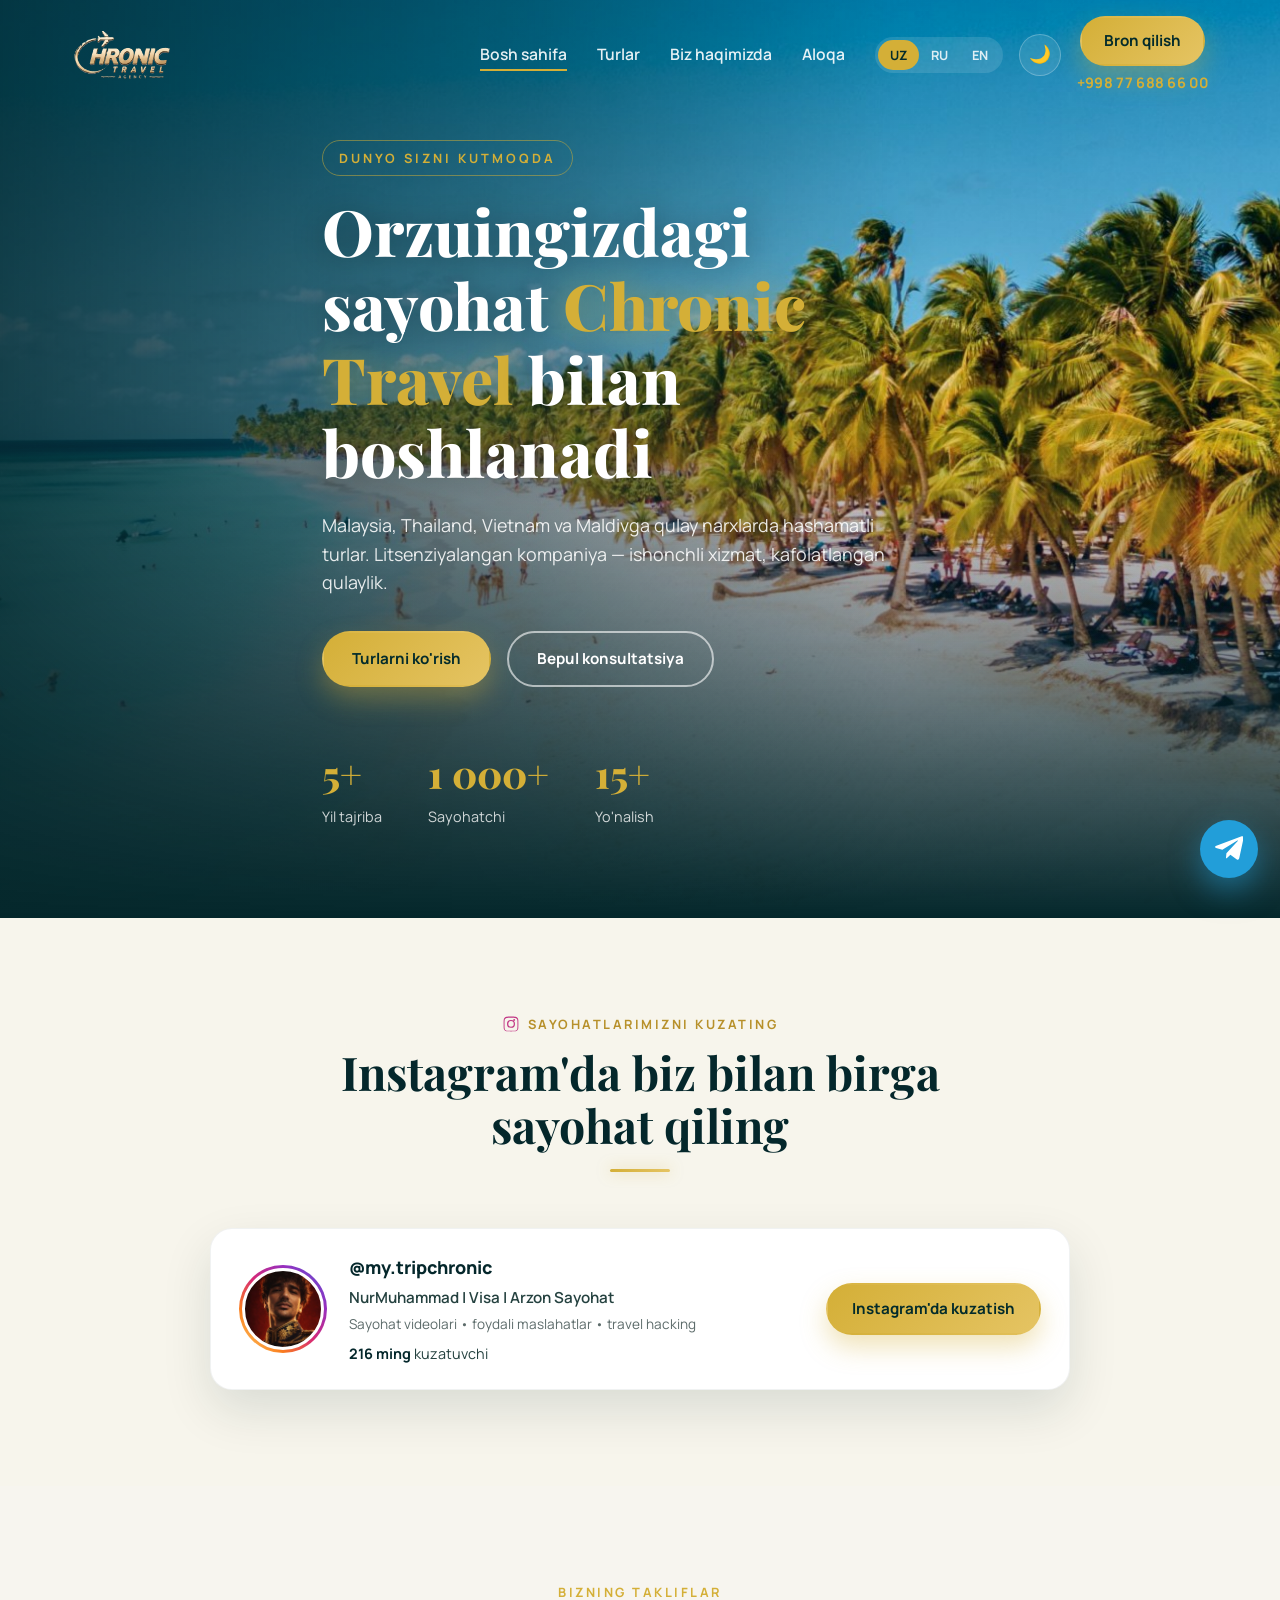
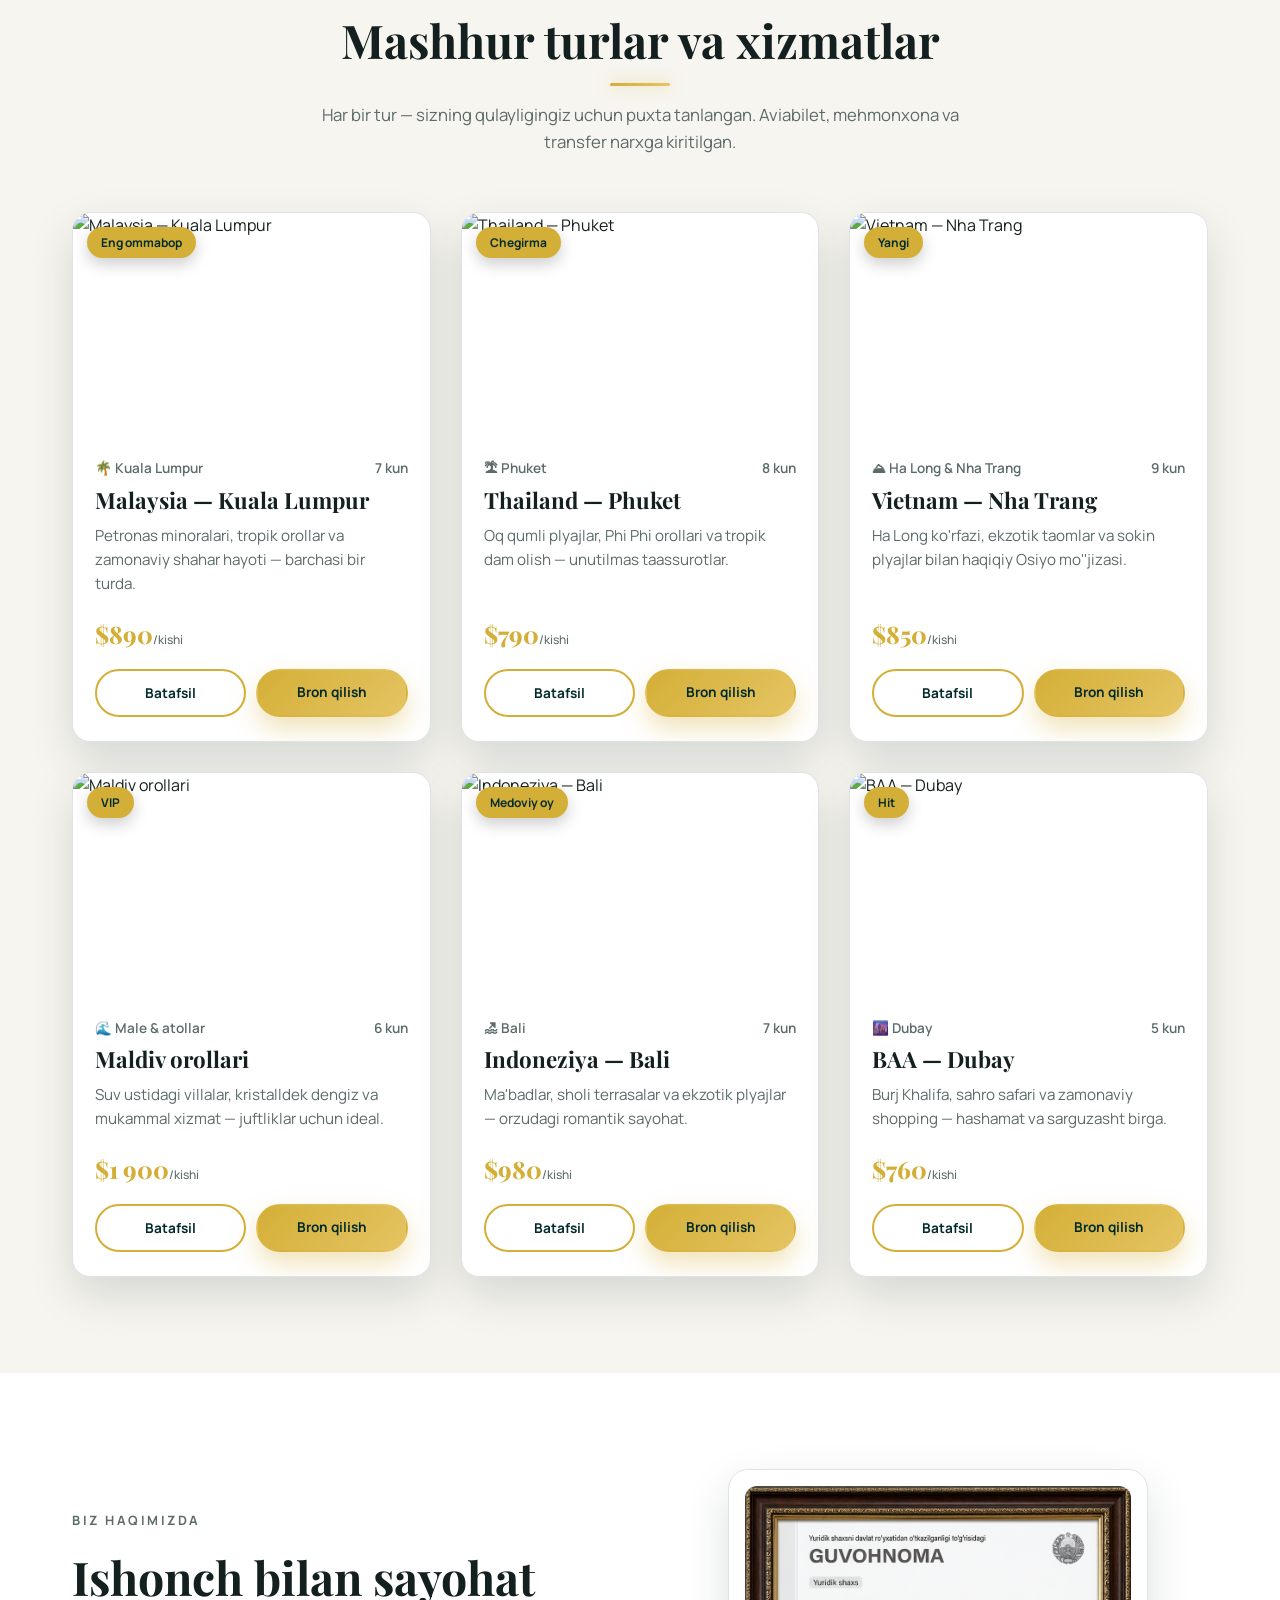
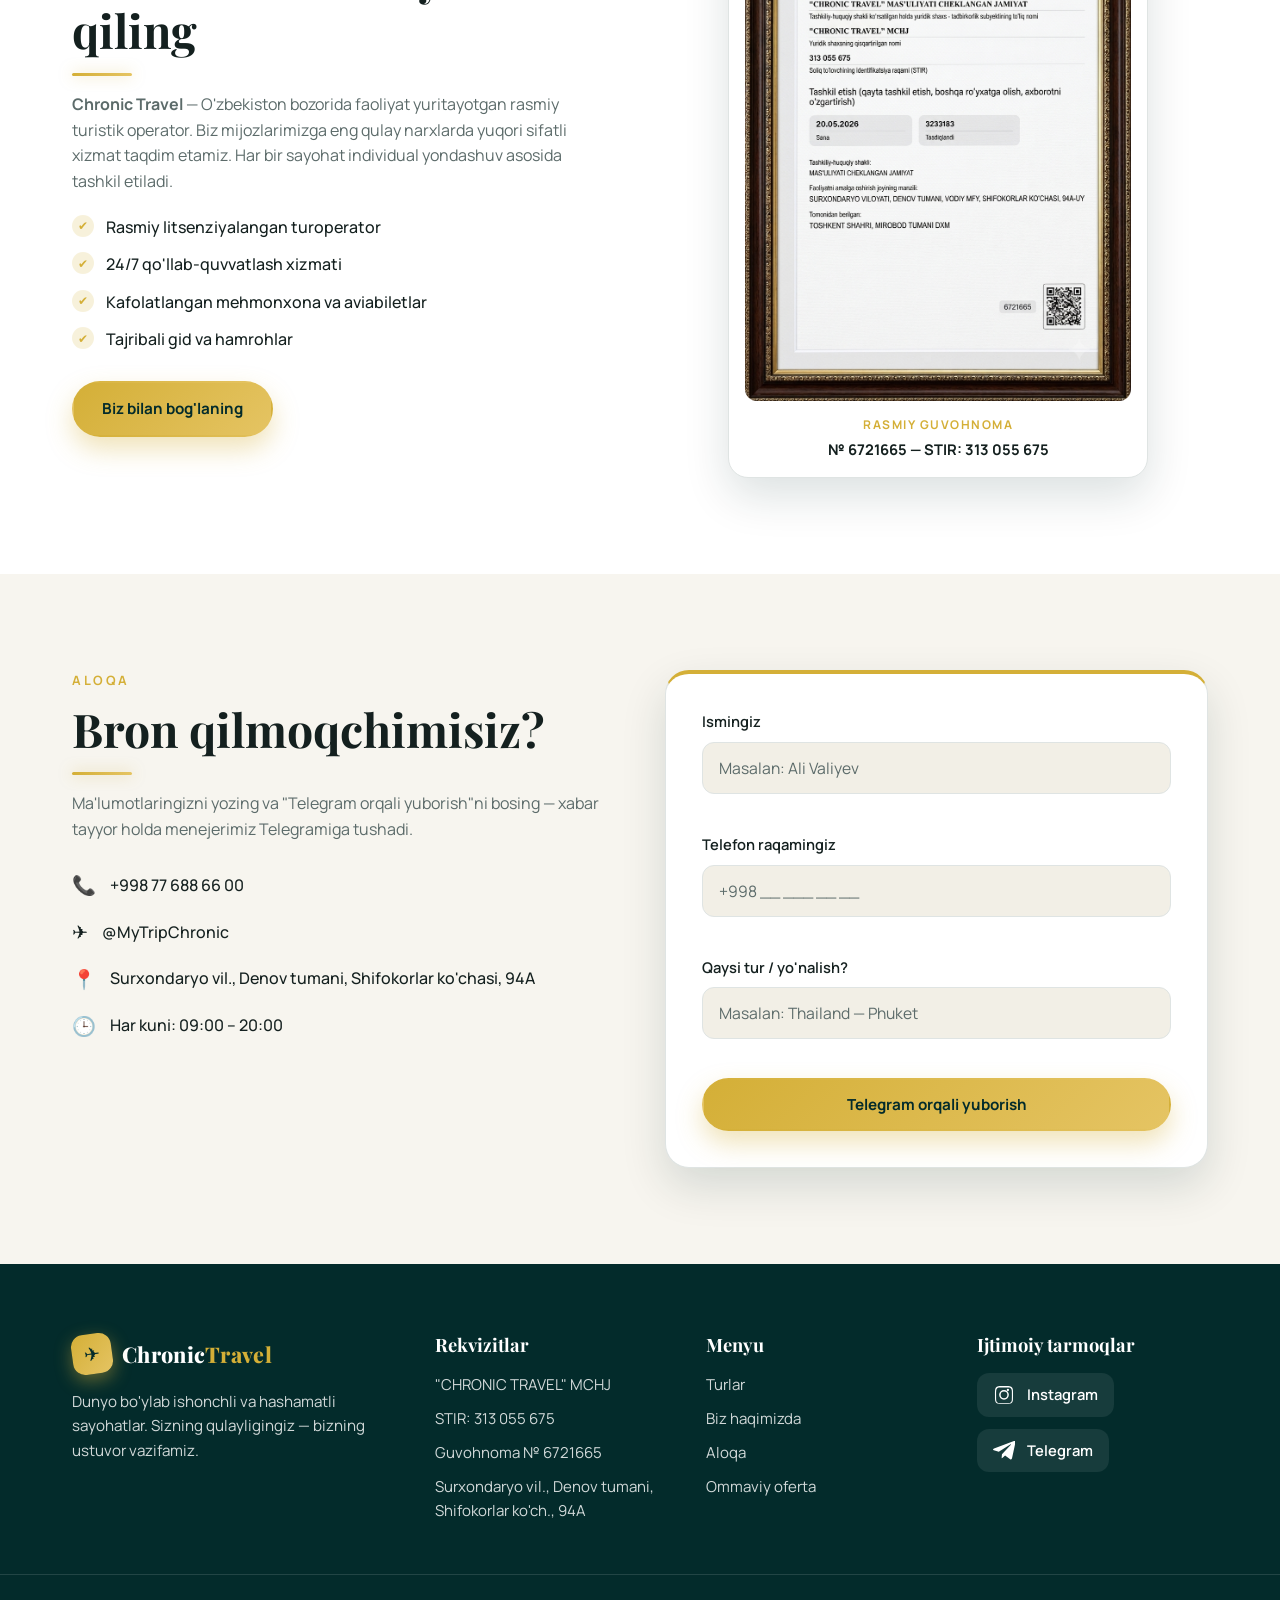
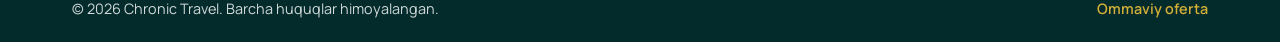
==== index.html @ 9294b22f "Mobil hero: fon slayd-shou (5 rasm, crossfade + Ken Burns) — kun rejimi Co-Authored-By: Claude Opus " ====
<!DOCTYPE html>
<html lang="uz">
<head>
    <meta charset="UTF-8">
    <meta name="viewport" content="width=device-width, initial-scale=1.0">
    <meta name="description" content="Chronic Travel — Malaysia, Thailand, Vietnam, Maldiv va boshqa yo'nalishlarga hashamatli sayohatlar.">
    <title>Chronic Travel — Sayohatlaringiz biz bilan</title>
    <link rel="preconnect" href="https://fonts.googleapis.com">
    <link rel="preconnect" href="https://fonts.gstatic.com" crossorigin>
    <link href="https://fonts.googleapis.com/css2?family=Playfair+Display:wght@600;700;800&family=Manrope:wght@400;500;600;700&display=swap" rel="stylesheet">
    <link rel="stylesheet" href="style.css?v=9">
</head>
<body>

    <!-- ============ HEADER ============ -->
    <header class="header" id="header">
        <div class="container header__inner">
            <a href="#home" class="logo">
                <img src="images/logo.png?v=2" alt="Chronic Travel" class="logo__img">
            </a>

            <nav class="nav" id="nav">
                <ul class="nav__list">
                    <li><a href="#home" class="nav__link" data-i18n="nav_home">Bosh sahifa</a></li>
                    <li><a href="#tours" class="nav__link" data-i18n="nav_tours">Turlar</a></li>
                    <li><a href="#about" class="nav__link" data-i18n="nav_about">Biz haqimizda</a></li>
                    <li><a href="#contact" class="nav__link" data-i18n="nav_contact">Aloqa</a></li>
                    <li class="nav__lang">
                        <div class="lang" role="group" aria-label="Til">
                            <button class="lang__btn" data-lang="uz">UZ</button>
                            <button class="lang__btn" data-lang="ru">RU</button>
                            <button class="lang__btn" data-lang="en">EN</button>
                        </div>
                    </li>
                    <li class="nav__theme">
                        <button class="nav__theme-btn" id="themeToggleMenu" type="button">
                            <span class="nav__theme-icon">🌙</span>
                            <span class="nav__theme-label">Tun rejimi</span>
                        </button>
                    </li>
                </ul>
            </nav>

            <button class="theme-toggle" id="themeToggle" aria-label="Tema" title="Light / Dark">
                <span class="theme-toggle__icon">🌙</span>
            </button>

            <div class="header__book">
                <a href="#contact" class="btn btn--gold header__cta" data-i18n="header_cta">Bron qilish</a>
                <a href="tel:+998776886600" class="header__phone">+998 77 688 66 00</a>
            </div>

            <button class="nav__toggle" id="navToggle" aria-label="Menyu">
                <span></span><span></span><span></span>
            </button>
        </div>
    </header>

    <!-- ============ HERO ============ -->
    <section class="hero" id="home">
        <div class="hero__bg" id="heroBg" aria-hidden="true"></div>
        <div class="hero__slides" id="heroSlides" aria-hidden="true">
            <div class="hero__slide is-active" style="background-image:url('images/slide1.jpg')"></div>
            <div class="hero__slide" style="background-image:url('images/slide2.jpg')"></div>
            <div class="hero__slide" style="background-image:url('images/slide3.jpg')"></div>
            <div class="hero__slide" style="background-image:url('images/slide4.jpg')"></div>
            <div class="hero__slide" style="background-image:url('images/slide5.jpg')"></div>
        </div>
        <div class="hero__scrim" aria-hidden="true"></div>
        <div class="container hero__content" id="heroContent">
            <p class="hero__eyebrow" data-reveal data-i18n="hero_eyebrow">Dunyo sizni kutmoqda</p>
            <h1 class="hero__title" data-reveal data-i18n-html="hero_title">
                Orzuingizdagi sayohat <span>Chronic Travel</span> bilan boshlanadi
            </h1>
            <p class="hero__text" data-reveal data-i18n="hero_text">
                Malaysia, Thailand, Vietnam va Maldivga qulay narxlarda hashamatli turlar.
                Litsenziyalangan kompaniya — ishonchli xizmat, kafolatlangan qulaylik.
            </p>
            <div class="hero__actions" data-reveal>
                <a href="#tours" class="btn btn--gold" data-i18n="hero_cta1">Turlarni ko'rish</a>
                <a href="#contact" class="btn btn--outline" data-i18n="hero_cta2">Bepul konsultatsiya</a>
            </div>

            <div class="hero__stats" data-reveal>
                <div class="stat">
                    <span class="stat__num" data-count="5" data-suffix="+">0</span>
                    <span class="stat__label" data-i18n="stat_exp">Yil tajriba</span>
                </div>
                <div class="stat">
                    <span class="stat__num" data-count="1000" data-suffix="+">0</span>
                    <span class="stat__label" data-i18n="stat_travelers">Sayohatchi</span>
                </div>
                <div class="stat">
                    <span class="stat__num" data-count="15" data-suffix="+">0</span>
                    <span class="stat__label" data-i18n="stat_dest">Yo'nalish</span>
                </div>
            </div>
        </div>
    </section>

    <!-- ============ INSTAGRAM ============ -->
    <section class="section insta" id="insta">
        <div class="container">
            <div class="section__head" data-reveal>
                <p class="section__eyebrow insta__eyebrow">
                    <svg viewBox="0 0 24 24" width="18" height="18" fill="currentColor" aria-hidden="true"><path d="M12 2.16c3.2 0 3.58.01 4.85.07 1.17.05 1.8.25 2.23.41.56.22.96.48 1.38.9.42.42.68.82.9 1.38.16.42.36 1.06.41 2.23.06 1.27.07 1.65.07 4.85s-.01 3.58-.07 4.85c-.05 1.17-.25 1.8-.41 2.23-.22.56-.48.96-.9 1.38-.42.42-.82.68-1.38.9-.42.16-1.06.36-2.23.41-1.27.06-1.65.07-4.85.07s-3.58-.01-4.85-.07c-1.17-.05-1.8-.25-2.23-.41a3.7 3.7 0 0 1-1.38-.9 3.7 3.7 0 0 1-.9-1.38c-.16-.42-.36-1.06-.41-2.23C2.17 15.58 2.16 15.2 2.16 12s.01-3.58.07-4.85c.05-1.17.25-1.8.41-2.23.22-.56.48-.96.9-1.38.42-.42.82-.68 1.38-.9.42-.16 1.06-.36 2.23-.41C8.42 2.17 8.8 2.16 12 2.16zm0 1.62c-3.15 0-3.52.01-4.76.07-.9.04-1.39.2-1.71.32-.43.17-.74.37-1.06.69-.32.32-.52.63-.69 1.06-.12.32-.28.81-.32 1.71-.06 1.24-.07 1.61-.07 4.76s.01 3.52.07 4.76c.04.9.2 1.39.32 1.71.17.43.37.74.69 1.06.32.32.63.52 1.06.69.32.12.81.28 1.71.32 1.24.06 1.61.07 4.76.07s3.52-.01 4.76-.07c.9-.04 1.39-.2 1.71-.32.43-.17.74-.37 1.06-.69.32-.32.52-.63.69-1.06.12-.32.28-.81.32-1.71.06-1.24.07-1.61.07-4.76s-.01-3.52-.07-4.76c-.04-.9-.2-1.39-.32-1.71a2.85 2.85 0 0 0-.69-1.06 2.85 2.85 0 0 0-1.06-.69c-.32-.12-.81-.28-1.71-.32-1.24-.06-1.61-.07-4.76-.07zm0 2.76a5.3 5.3 0 1 1 0 10.6 5.3 5.3 0 0 1 0-10.6zm0 1.62a3.68 3.68 0 1 0 0 7.36 3.68 3.68 0 0 0 0-7.36zm5.5-1.62a1.24 1.24 0 1 1-2.48 0 1.24 1.24 0 0 1 2.48 0z"/></svg>
                    <span data-i18n="insta_eyebrow">Sayohatlarimizni kuzating</span>
                </p>
                <h2 class="section__title" data-i18n="insta_title">Instagram'da biz bilan birga sayohat qiling</h2>
            </div>

            <div class="insta__row">
                <a href="https://www.instagram.com/my.tripchronic" target="_blank" rel="noopener" class="insta__card" data-reveal>
                    <div class="insta__avatar">
                        <div class="insta__avatar-img"></div>
                    </div>
                    <div class="insta__info">
                        <span class="insta__handle">@my.tripchronic</span>
                        <p class="insta__name">NurMuhammad | Visa | Arzon Sayohat</p>
                        <p class="insta__bio" data-i18n="insta_bio">Sayohat videolari • foydali maslahatlar • travel hacking</p>
                        <p class="insta__followers" data-i18n-html="insta_followers"><strong>216 ming</strong> kuzatuvchi</p>
                    </div>
                    <span class="btn btn--gold insta__btn" data-i18n="insta_follow">Instagram'da kuzatish</span>
                </a>
            </div>
        </div>
    </section>

    <!-- ============ TOURS ============ -->
    <section class="section tours" id="tours">
        <div class="container">
            <div class="section__head" data-reveal>
                <p class="section__eyebrow" data-i18n="tours_eyebrow">Bizning takliflar</p>
                <h2 class="section__title" data-i18n="tours_title">Mashhur turlar va xizmatlar</h2>
                <p class="section__lead" data-i18n="tours_lead">Har bir tur — sizning qulayligingiz uchun puxta tanlangan. Aviabilet, mehmonxona va transfer narxga kiritilgan.</p>
            </div>

            <div class="tours__grid" id="toursGrid"><!-- JS orqali to'ldiriladi --></div>
        </div>
    </section>

    <!-- ============ ABOUT & LICENSE ============ -->
    <section class="section about" id="about">
        <div class="container about__grid">
            <div class="about__text" data-reveal>
                <p class="section__eyebrow" data-i18n="about_eyebrow">Biz haqimizda</p>
                <h2 class="section__title" data-i18n="about_title">Ishonch bilan sayohat qiling</h2>
                <p data-i18n-html="about_p">
                    <strong>Chronic Travel</strong> — O'zbekiston bozorida faoliyat yuritayotgan
                    rasmiy turistik operator. Biz mijozlarimizga eng qulay narxlarda yuqori sifatli
                    xizmat taqdim etamiz. Har bir sayohat individual yondashuv asosida tashkil etiladi.
                </p>
                <ul class="about__list">
                    <li data-i18n="about_li1">Rasmiy litsenziyalangan turoperator</li>
                    <li data-i18n="about_li2">24/7 qo'llab-quvvatlash xizmati</li>
                    <li data-i18n="about_li3">Kafolatlangan mehmonxona va aviabiletlar</li>
                    <li data-i18n="about_li4">Tajribali gid va hamrohlar</li>
                </ul>
                <a href="#contact" class="btn btn--gold" data-i18n="about_cta">Biz bilan bog'laning</a>
            </div>

            <aside class="license" data-reveal>
                <figure class="license__figure">
                    <img src="images/litsenziya.png" alt="Chronic Travel guvohnoma / litsenziya" loading="lazy">
                    <figcaption class="license__cap">
                        <span data-i18n="lic_cap">Rasmiy guvohnoma</span>
                        <strong>№ 6721665 — STIR: 313 055 675</strong>
                    </figcaption>
                </figure>
            </aside>
        </div>
    </section>

    <!-- ============ CONTACT / ORDER ============ -->
    <section class="section contact" id="contact">
        <div class="container contact__grid">
            <div class="contact__info" data-reveal>
                <p class="section__eyebrow" data-i18n="contact_eyebrow">Aloqa</p>
                <h2 class="section__title" data-i18n="contact_title">Buyurtma qoldiring</h2>
                <p class="contact__lead" data-i18n="contact_lead">Formani to'ldiring — menejerimiz 15 daqiqa ichida siz bilan bog'lanadi va barcha savollaringizga javob beradi.</p>
                <ul class="contact__list">
                    <li><span>📞</span> <a href="tel:+998776886600">+998 77 688 66 00</a></li>
                    <li><span>✈️</span> <a href="https://t.me/MyTripChronic" target="_blank" rel="noopener">@MyTripChronic</a></li>
                    <li><span>📍</span> <span data-i18n="contact_addr">Surxondaryo vil., Denov tumani, Shifokorlar ko'chasi, 94A</span></li>
                    <li><span>🕒</span> <span data-i18n="contact_hours">Har kuni: 09:00 – 20:00</span></li>
                </ul>
            </div>

            <form class="order-form" id="orderForm" novalidate data-reveal>
                <div class="field">
                    <label for="name" data-i18n="form_name">Ismingiz</label>
                    <input type="text" id="name" name="name" data-i18n-ph="form_name_ph" placeholder="Masalan: Ali Valiyev" required>
                    <small class="field__error"></small>
                </div>
                <div class="field">
                    <label for="phone" data-i18n="form_phone">Telefon raqamingiz</label>
                    <input type="tel" id="phone" name="phone" placeholder="+998 __ ___ __ __" required>
                    <small class="field__error"></small>
                </div>
                <div class="field">
                    <label for="tour" data-i18n="form_tour">Qaysi tur / yo'nalish?</label>
                    <input type="text" id="tour" name="tour" data-i18n-ph="form_tour_ph" placeholder="Masalan: Thailand — Phuket" required>
                    <small class="field__error"></small>
                </div>
                <button type="submit" class="btn btn--gold btn--block" data-i18n="form_submit">Buyurtmani yuborish</button>
                <p class="order-form__success" id="formSuccess" hidden data-i18n="form_success">✅ Rahmat! Arizangiz qabul qilindi. Tez orada bog'lanamiz.</p>
            </form>
        </div>
    </section>

    <!-- ============ FOOTER ============ -->
    <footer class="footer">
        <div class="container footer__grid">
            <div class="footer__col">
                <a href="#home" class="logo logo--light">
                    <span class="logo__mark">✈</span>
                    <span class="logo__text">Chronic<span>Travel</span></span>
                </a>
                <p class="footer__about" data-i18n="footer_about">Dunyo bo'ylab ishonchli va hashamatli sayohatlar. Sizning qulayligingiz — bizning ustuvor vazifamiz.</p>
            </div>

            <div class="footer__col">
                <h4 data-i18n="footer_req_title">Rekvizitlar</h4>
                <ul class="footer__list">
                    <li>"CHRONIC TRAVEL" MCHJ</li>
                    <li data-i18n="footer_req_stir">STIR: 313 055 675</li>
                    <li data-i18n="footer_req_lic">Guvohnoma № 6721665</li>
                    <li data-i18n="footer_req_addr">Surxondaryo vil., Denov tumani, Shifokorlar ko'ch., 94A</li>
                </ul>
            </div>

            <div class="footer__col">
                <h4 data-i18n="footer_menu_title">Menyu</h4>
                <ul class="footer__list footer__list--links">
                    <li><a href="#tours" data-i18n="nav_tours">Turlar</a></li>
                    <li><a href="#about" data-i18n="nav_about">Biz haqimizda</a></li>
                    <li><a href="#contact" data-i18n="nav_contact">Aloqa</a></li>
                    <li><a href="#offer" data-i18n="footer_offer">Ommaviy oferta</a></li>
                </ul>
            </div>

            <div class="footer__col">
                <h4 data-i18n="footer_social_title">Ijtimoiy tarmoqlar</h4>
                <div class="socials">
                    <a href="https://www.instagram.com/my.tripchronic" target="_blank" rel="noopener" aria-label="Instagram" class="social social--ig">
                        <svg viewBox="0 0 24 24" width="22" height="22" fill="currentColor" aria-hidden="true"><path d="M12 2.16c3.2 0 3.58.01 4.85.07 1.17.05 1.8.25 2.23.41.56.22.96.48 1.38.9.42.42.68.82.9 1.38.16.42.36 1.06.41 2.23.06 1.27.07 1.65.07 4.85s-.01 3.58-.07 4.85c-.05 1.17-.25 1.8-.41 2.23-.22.56-.48.96-.9 1.38-.42.42-.82.68-1.38.9-.42.16-1.06.36-2.23.41-1.27.06-1.65.07-4.85.07s-3.58-.01-4.85-.07c-1.17-.05-1.8-.25-2.23-.41a3.7 3.7 0 0 1-1.38-.9 3.7 3.7 0 0 1-.9-1.38c-.16-.42-.36-1.06-.41-2.23C2.17 15.58 2.16 15.2 2.16 12s.01-3.58.07-4.85c.05-1.17.25-1.8.41-2.23.22-.56.48-.96.9-1.38.42-.42.82-.68 1.38-.9.42-.16 1.06-.36 2.23-.41C8.42 2.17 8.8 2.16 12 2.16zm0 1.62c-3.15 0-3.52.01-4.76.07-.9.04-1.39.2-1.71.32-.43.17-.74.37-1.06.69-.32.32-.52.63-.69 1.06-.12.32-.28.81-.32 1.71-.06 1.24-.07 1.61-.07 4.76s.01 3.52.07 4.76c.04.9.2 1.39.32 1.71.17.43.37.74.69 1.06.32.32.63.52 1.06.69.32.12.81.28 1.71.32 1.24.06 1.61.07 4.76.07s3.52-.01 4.76-.07c.9-.04 1.39-.2 1.71-.32.43-.17.74-.37 1.06-.69.32-.32.52-.63.69-1.06.12-.32.28-.81.32-1.71.06-1.24.07-1.61.07-4.76s-.01-3.52-.07-4.76c-.04-.9-.2-1.39-.32-1.71a2.85 2.85 0 0 0-.69-1.06 2.85 2.85 0 0 0-1.06-.69c-.32-.12-.81-.28-1.71-.32-1.24-.06-1.61-.07-4.76-.07zm0 2.76a5.3 5.3 0 1 1 0 10.6 5.3 5.3 0 0 1 0-10.6zm0 1.62a3.68 3.68 0 1 0 0 7.36 3.68 3.68 0 0 0 0-7.36zm5.5-1.62a1.24 1.24 0 1 1-2.48 0 1.24 1.24 0 0 1 2.48 0z"/></svg>
                        <span>Instagram</span>
                    </a>
                    <a href="https://t.me/Chronictravel" target="_blank" rel="noopener" aria-label="Telegram" class="social social--tg">
                        <svg viewBox="0 0 24 24" width="22" height="22" fill="currentColor" aria-hidden="true"><path d="M9.78 15.6l-.4 4.36c.57 0 .82-.24 1.12-.54l2.68-2.55 5.56 4.06c1.02.56 1.75.27 2.02-.94l3.66-17.1.001-.001c.32-1.5-.55-2.09-1.55-1.72L1.16 9.28C-.3 9.86-.28 10.68.9 11.05l5.4 1.68L18.8 4.9c.6-.4 1.14-.18.7.22"/></svg>
                        <span>Telegram</span>
                    </a>
                </div>
            </div>
        </div>

        <div class="footer__bottom">
            <div class="container footer__bottom-inner">
                <p>© <span id="year"></span> Chronic Travel. <span data-i18n="footer_rights">Barcha huquqlar himoyalangan.</span></p>
                <a href="#offer" class="footer__offer" data-i18n="footer_offer">Ommaviy oferta</a>
            </div>
        </div>
    </footer>

    <!-- ============ TOUR MODAL ============ -->
    <div class="modal" id="tourModal" hidden>
        <div class="modal__backdrop" data-close></div>
        <div class="modal__box" role="dialog" aria-modal="true">
            <button class="modal__close" data-close aria-label="Yopish">✕</button>
            <div class="modal__media"><img id="modalImg" src="" alt=""></div>
            <div class="modal__body">
                <span class="modal__badge" id="modalBadge"></span>
                <h3 class="modal__title" id="modalTitle"></h3>
                <p class="modal__meta" id="modalMeta"></p>
                <p class="modal__desc" id="modalDesc"></p>
                <ul class="modal__list" id="modalList"></ul>
                <div class="modal__foot">
                    <span class="modal__price" id="modalPrice"></span>
                    <a href="https://t.me/MyTripChronic" target="_blank" rel="noopener" class="btn btn--gold" id="modalBook" data-i18n="btn_book">Bron qilish</a>
                </div>
            </div>
        </div>
    </div>

    <a href="https://t.me/MyTripChronic" class="float-btn" aria-label="Telegram orqali yozish" target="_blank" rel="noopener">
        <svg viewBox="0 0 24 24" width="28" height="28" fill="currentColor" aria-hidden="true"><path d="M9.78 15.6l-.4 4.36c.57 0 .82-.24 1.12-.54l2.68-2.55 5.56 4.06c1.02.56 1.75.27 2.02-.94l3.66-17.1c.32-1.5-.55-2.09-1.55-1.72L1.16 9.28C-.3 9.86-.28 10.68.9 11.05l5.4 1.68L18.8 4.9c.6-.4 1.14-.18.7.22"/></svg>
    </a>

    <script src="script.js?v=9"></script>
</body>
</html>
---- style.css ----
/* ============================================================
   Chronic Travel — style.css
   Ranglar: To'q zumrad #032B2B, Oltin #D4AF37
   Light / Dark rejim qo'llab-quvvatlanadi
   ============================================================ */

:root {
    --green: #032B2B;
    --green-2: #064040;
    --green-3: #0a5555;
    --teal-deep: #04272B;
    --sand: #F7F5EC;
    --gold: #D4AF37;
    --gold-light: #e5c463;

    /* Light tema (default) */
    --bg: #f7f5ef;
    --surface: #ffffff;
    --surface-2: #f2efe6;
    --text: #14201f;
    --muted: #5c6b6a;
    --border: #dfe4e3;
    --section-alt: #ffffff;

    --shadow: 0 18px 45px rgba(3, 43, 43, 0.14);
    --radius: 18px;
    --container: 1180px;
    --ease: cubic-bezier(.22, .61, .36, 1);
}

[data-theme="dark"] {
    --bg: #021312;
    --surface: #062625;
    --surface-2: #0a3231;
    --text: #eef4f3;
    --muted: #9fbab8;
    --border: rgba(212, 175, 55, 0.14);
    --section-alt: #041c1b;
    --shadow: 0 22px 55px rgba(0, 0, 0, 0.6);
}

* { margin: 0; padding: 0; box-sizing: border-box; }

html { scroll-behavior: smooth; }

body {
    font-family: 'Manrope', system-ui, -apple-system, 'Segoe UI', sans-serif;
    color: var(--text);
    background: var(--bg);
    line-height: 1.6;
    overflow-x: hidden;
    transition: background .35s, color .35s;
}
body::before {
    content: '';
    position: fixed;
    inset: 0;
    z-index: -1;
    pointer-events: none;
    background:
        radial-gradient(900px 520px at 88% -6%, rgba(212, 175, 55, 0.10), transparent 60%),
        radial-gradient(820px 620px at -12% 18%, rgba(10, 85, 85, 0.10), transparent 55%);
    transition: background .4s ease;
}
[data-theme="dark"] body::before {
    background:
        radial-gradient(1000px 620px at 88% -6%, rgba(212, 175, 55, 0.20), transparent 60%),
        radial-gradient(950px 720px at -12% 22%, rgba(15, 130, 130, 0.24), transparent 55%),
        radial-gradient(700px 500px at 50% 108%, rgba(212, 175, 55, 0.10), transparent 60%);
}

img { max-width: 100%; display: block; }
a { text-decoration: none; color: inherit; }
ul { list-style: none; }

.container {
    width: 100%;
    max-width: var(--container);
    margin: 0 auto;
    padding: 0 22px;
}

h1, h2, h3, h4 { font-family: 'Playfair Display', Georgia, serif; line-height: 1.15; }

/* ---------- Buttons ---------- */
.btn {
    display: inline-flex;
    align-items: center;
    justify-content: center;
    gap: 8px;
    padding: 14px 28px;
    border: 2px solid transparent;
    border-radius: 60px;
    font-family: inherit;
    font-weight: 700;
    font-size: 0.95rem;
    cursor: pointer;
    transition: transform .25s var(--ease), box-shadow .25s var(--ease), background .25s, color .25s;
    white-space: nowrap;
}
.btn--gold {
    background: linear-gradient(135deg, var(--gold), var(--gold-light));
    color: var(--green);
    box-shadow: 0 12px 26px rgba(212, 175, 55, 0.35);
}
.btn--gold:hover { transform: translateY(-3px); box-shadow: 0 18px 34px rgba(212, 175, 55, 0.5); }
.btn--outline {
    background: transparent;
    color: #fff;
    border-color: rgba(255, 255, 255, 0.6);
}
.btn--outline:hover { background: #fff; color: var(--green); transform: translateY(-3px); }
.btn--ghost {
    background: transparent;
    color: var(--green);
    border-color: var(--gold);
}
[data-theme="dark"] .btn--ghost { color: var(--gold); }
.btn--ghost:hover { background: var(--gold); color: var(--green); }
.btn--sm { padding: 11px 18px; font-size: 0.85rem; }
.btn--block { width: 100%; }

/* ---------- Header ---------- */
.header {
    position: fixed;
    inset: 0 0 auto 0;
    z-index: 100;
    padding: 16px 0;
    transition: background .3s, padding .3s, box-shadow .3s;
}
.header.scrolled {
    background: rgba(3, 43, 43, 0.82);
    backdrop-filter: blur(14px) saturate(150%);
    -webkit-backdrop-filter: blur(14px) saturate(150%);
    padding: 10px 0;
    box-shadow: 0 8px 30px rgba(0, 0, 0, 0.3);
    border-bottom: 1px solid rgba(212, 175, 55, 0.2);
}
[data-theme="dark"] .header.scrolled { background: rgba(2, 16, 16, 0.8); }
.header__inner { display: flex; align-items: center; justify-content: space-between; gap: 16px; }

.logo { display: inline-flex; align-items: center; gap: 10px; color: #fff; font-weight: 800; }
.logo__img { height: 52px; width: auto; display: block; transition: height .3s; }
.header.scrolled .logo__img { height: 44px; }
.logo__mark {
    display: grid; place-items: center;
    width: 40px; height: 40px;
    background: linear-gradient(135deg, var(--gold), var(--gold-light));
    color: var(--green);
    border-radius: 12px;
    font-size: 1.2rem;
    transform: rotate(-8deg);
    box-shadow: 0 6px 18px rgba(212, 175, 55, 0.45);
}
.logo__text { font-family: 'Playfair Display', serif; font-size: 1.35rem; letter-spacing: .3px; color: #fff; }
.logo__text span { color: var(--gold); }

.nav { margin-left: auto; }
.nav__list { display: flex; align-items: center; gap: 30px; }
.nav__link {
    color: rgba(255, 255, 255, 0.9);
    font-weight: 600;
    font-size: 0.98rem;
    position: relative;
    padding: 4px 0;
}
.nav__link::after {
    content: ''; position: absolute; left: 0; bottom: -2px;
    width: 0; height: 2px; background: var(--gold); transition: width .3s var(--ease);
}
.nav__link:hover::after, .nav__link.active::after { width: 100%; }
.nav__link:hover { color: var(--gold); }

/* Language switch */
.lang { display: inline-flex; background: rgba(255, 255, 255, 0.12); border-radius: 30px; padding: 3px; }
.lang__btn {
    border: none; background: transparent; cursor: pointer;
    color: rgba(255, 255, 255, 0.85);
    font-family: inherit; font-weight: 700; font-size: 0.8rem;
    padding: 6px 12px; border-radius: 30px;
    transition: background .25s, color .25s;
}
.lang__btn.active { background: var(--gold); color: var(--green); }
.lang__btn:hover:not(.active) { color: #fff; }

/* Theme toggle */
.theme-toggle {
    width: 42px; height: 42px; flex: none;
    border: 1px solid rgba(255, 255, 255, 0.25);
    background: rgba(255, 255, 255, 0.1);
    border-radius: 50%; cursor: pointer;
    display: grid; place-items: center;
    font-size: 1.1rem; line-height: 1;
    transition: background .25s, transform .25s;
}
.theme-toggle:hover { background: rgba(255, 255, 255, 0.2); transform: rotate(-15deg); }
[data-theme="dark"] .theme-toggle {
    border-color: rgba(212, 175, 55, 0.6);
    box-shadow: 0 0 18px rgba(212, 175, 55, 0.35);
}

.header__book { display: flex; flex-direction: column; align-items: center; gap: 5px; }
.header__cta { padding: 11px 22px; }
.header__phone {
    color: var(--gold);
    font-weight: 700;
    font-size: 0.9rem;
    letter-spacing: .3px;
    white-space: nowrap;
    transition: color .2s;
}
.header__phone:hover { color: var(--gold-light); text-decoration: underline; }

.nav__toggle {
    display: none;
    flex-direction: column;
    gap: 5px;
    background: none; border: none; cursor: pointer; padding: 6px;
}
.nav__toggle span {
    width: 26px; height: 3px; background: #fff; border-radius: 3px;
    transition: transform .3s, opacity .3s;
}
.nav__toggle.open span:nth-child(1) { transform: translateY(8px) rotate(45deg); }
.nav__toggle.open span:nth-child(2) { opacity: 0; }
.nav__toggle.open span:nth-child(3) { transform: translateY(-8px) rotate(-45deg); }

/* ---------- Hero ---------- */
.hero {
    position: relative;
    min-height: 100vh;
    min-height: 100svh;
    display: flex;
    align-items: center;
    color: #fff;
    background-color: var(--teal-deep);
    padding: 140px 0 90px;
    overflow: hidden;
}
/* Orqa fon rasmi — kursor bilan parallaks harakatlanadi */
.hero__bg {
    position: absolute;
    inset: -6%;
    z-index: 0;
    background: url('images/hero-day.jpg') center/cover no-repeat;
    transition: transform .4s ease-out;
    will-change: transform;
}
[data-theme="dark"] .hero__bg {
    background-image: url('images/hero-night.jpg');
    /* Kunduzgi plajni quyosh botishi ohangiga aylantiradi */
    filter: brightness(0.72) saturate(1.42) sepia(0.34) hue-rotate(-14deg) contrast(1.05);
}
/* Mobil fon slayd-shou (crossfade + yumshoq zoom) — desktopda yashirin */
.hero__slides { position: absolute; inset: 0; z-index: 0; display: none; overflow: hidden; }
.hero__slide {
    position: absolute; inset: 0;
    background-size: cover;
    background-position: center;
    opacity: 0;
    transition: opacity 1.4s ease;
}
.hero__slide.is-active { opacity: 1; animation: heroKen 7s ease-out forwards; }
@keyframes heroKen { from { transform: scale(1.03); } to { transform: scale(1.13); } }
/* Matn o'qilishi uchun gradient qatlam (kunduzi — dengiz-yashil, tunda — quyosh botishi ohangi) */
.hero__scrim {
    position: absolute;
    inset: 0;
    z-index: 1;
    background:
        linear-gradient(90deg, rgba(4, 39, 43, 0.82) 0%, rgba(4, 39, 43, 0.44) 42%, rgba(4, 39, 43, 0.06) 70%, transparent 100%),
        linear-gradient(to top, #04272B 0%, rgba(4, 39, 43, 0.72) 16%, transparent 52%);
    pointer-events: none;
}
[data-theme="dark"] .hero__scrim {
    background:
        linear-gradient(90deg, rgba(24, 10, 4, 0.82) 0%, rgba(40, 16, 6, 0.46) 42%, rgba(60, 26, 10, 0.12) 72%, transparent 100%),
        linear-gradient(to top, #0b0503 0%, rgba(16, 7, 3, 0.72) 16%, transparent 52%);
}
.hero__content {
    position: relative;
    z-index: 2;
    max-width: 680px;
    transition: transform .4s ease-out;
    will-change: transform;
}
.hero__eyebrow {
    display: inline-block;
    color: var(--gold);
    font-weight: 700;
    letter-spacing: 3px;
    text-transform: uppercase;
    font-size: 0.8rem;
    margin-bottom: 18px;
    padding: 7px 16px;
    border: 1px solid rgba(212, 175, 55, 0.5);
    border-radius: 40px;
}
.hero__title { font-size: clamp(2.2rem, 5.5vw, 4rem); font-weight: 800; margin-bottom: 22px; text-shadow: 0 2px 30px rgba(0, 0, 0, 0.35); }
.hero__title span { color: var(--gold); text-shadow: 0 0 30px rgba(212, 175, 55, 0.45); }
.hero__text { font-size: 1.12rem; max-width: 600px; color: rgba(255, 255, 255, 0.88); margin-bottom: 34px; }
.hero__actions { display: flex; flex-wrap: wrap; gap: 16px; margin-bottom: 56px; }

.hero__stats { display: flex; gap: 46px; flex-wrap: wrap; }
.stat { display: flex; flex-direction: column; }
.stat__num { font-family: 'Playfair Display', serif; font-size: 2.4rem; font-weight: 800; color: var(--gold); }
.stat__label { font-size: 0.9rem; color: rgba(255, 255, 255, 0.8); }

/* ---------- Section base ---------- */
.section { padding: 96px 0; }
.section__head { max-width: 640px; margin: 0 auto 56px; text-align: center; }
.section__eyebrow {
    color: var(--gold); font-weight: 700; letter-spacing: 2.5px;
    text-transform: uppercase; font-size: 0.8rem; margin-bottom: 12px;
}
.section__title { font-size: clamp(1.9rem, 4vw, 2.9rem); color: var(--text); margin-bottom: 16px; }
[data-theme="dark"] .section__title { color: #fff; }
.section__title::after {
    content: '';
    display: block;
    width: 60px; height: 3px;
    margin-top: 16px;
    background: linear-gradient(90deg, var(--gold), var(--gold-light));
    border-radius: 3px;
    box-shadow: 0 0 14px rgba(212, 175, 55, 0.5);
}
.section__head .section__title::after { margin-left: auto; margin-right: auto; }
.section__lead { color: var(--muted); font-size: 1.05rem; }

/* ---------- Instagram (gorizontal, qum rangida) ---------- */
.insta { background: var(--sand); color: #16302f; }
.insta .section__title { color: var(--teal-deep); }
.insta__eyebrow { color: #b7902a; display: inline-flex; align-items: center; gap: 8px; justify-content: center; }
.insta__eyebrow svg { color: #C13584; }
.insta__row { display: flex; justify-content: center; }
.insta__card {
    background: #fff;
    border-radius: 22px;
    padding: 24px 28px;
    box-shadow: 0 20px 50px rgba(4, 39, 43, 0.12);
    display: flex;
    flex-wrap: wrap;
    gap: 22px;
    align-items: center;
    border: 1px solid rgba(4, 39, 43, 0.06);
    max-width: 860px;
    width: 100%;
    color: inherit;
    transition: transform .3s var(--ease), box-shadow .3s var(--ease);
}
.insta__card:hover { transform: translateY(-4px); box-shadow: 0 26px 60px rgba(4, 39, 43, 0.18); }
.insta__avatar {
    flex: none;
    width: 88px; height: 88px;
    border-radius: 50%;
    padding: 3px;
    background: linear-gradient(45deg, #feda75, #fa7e1e, #d62976, #962fbf, #4f5bd5);
}
.insta__avatar-img {
    width: 100%; height: 100%;
    border-radius: 50%;
    background: url('images/insta-avatar.jpg') center/cover;
    border: 3px solid #fff;
}
.insta__info { flex: 1; min-width: 155px; display: flex; flex-direction: column; gap: 4px; }
.insta__handle { font-weight: 800; color: var(--teal-deep); font-size: 1.12rem; }
.insta__card:hover .insta__handle { color: #C13584; }
.insta__name { font-weight: 600; color: #24413f; font-size: 0.95rem; }
.insta__bio { color: #5c6b6a; font-size: 0.85rem; }
.insta__followers { font-size: 0.9rem; color: #24413f; margin-top: 2px; }
.insta__followers strong { color: var(--teal-deep); }
.insta__btn { margin: 0 0 0 auto; align-self: center; flex: none; padding: 12px 24px; white-space: nowrap; }
.insta__gallery { display: grid; grid-template-columns: repeat(3, 1fr); gap: 16px; }
.insta__shot {
    position: relative;
    aspect-ratio: 3 / 4;
    border-radius: 18px;
    overflow: hidden;
    background-size: cover;
    background-position: center;
    box-shadow: 0 16px 40px rgba(4, 39, 43, 0.16);
    display: block;
    transition: transform .35s var(--ease);
}
.insta__shot::after {
    content: '';
    position: absolute; inset: 0;
    background: linear-gradient(to top, rgba(4, 39, 43, 0.65), transparent 55%);
}
.insta__shot span {
    position: absolute; left: 16px; bottom: 14px; z-index: 1;
    font-family: 'Playfair Display', serif; font-style: italic; font-weight: 700;
    color: #fff; font-size: 1.3rem; text-shadow: 0 2px 10px rgba(0, 0, 0, 0.45);
}
.insta__shot:hover { transform: translateY(-6px); }

/* Mobil menyu ichidagi tema tugmasi (desktopda yashirin) */
.nav__theme { display: none; }
.nav__theme-btn {
    display: inline-flex; align-items: center; gap: 10px;
    background: rgba(255, 255, 255, 0.1);
    border: 1px solid rgba(212, 175, 55, 0.4);
    color: #fff; border-radius: 40px;
    padding: 11px 20px; cursor: pointer;
    font-family: inherit; font-weight: 600; font-size: 1rem;
    transition: background .25s;
}
.nav__theme-btn:hover { background: rgba(255, 255, 255, 0.18); }
.nav__theme-icon { font-size: 1.15rem; }

/* ---------- Tours ---------- */
.tours { background: var(--bg); }
.tours__grid {
    display: grid;
    grid-template-columns: repeat(auto-fill, minmax(320px, 1fr));
    gap: 30px;
}
.tour-card {
    background: var(--surface);
    border-radius: var(--radius);
    overflow: hidden;
    box-shadow: var(--shadow);
    display: flex; flex-direction: column;
    border: 1px solid var(--border);
    transition: transform .35s var(--ease), box-shadow .35s var(--ease);
}
.tour-card:hover {
    transform: translateY(-8px);
    box-shadow: 0 30px 60px rgba(3, 43, 43, 0.22), 0 0 0 1px rgba(212, 175, 55, 0.35);
    border-color: rgba(212, 175, 55, 0.5);
}
[data-theme="dark"] .tour-card:hover {
    box-shadow: 0 26px 54px rgba(0, 0, 0, 0.65), 0 0 34px rgba(212, 175, 55, 0.18);
}
.tour-card__media { position: relative; aspect-ratio: 16/10; overflow: hidden; }
.tour-card__media img { width: 100%; height: 100%; object-fit: cover; transition: transform .6s var(--ease); }
.tour-card:hover .tour-card__media img { transform: scale(1.08); }
.tour-card__badge {
    position: absolute; top: 14px; left: 14px;
    background: var(--gold); color: var(--green);
    font-size: 0.75rem; font-weight: 700;
    padding: 6px 14px; border-radius: 30px;
    box-shadow: 0 6px 16px rgba(0, 0, 0, 0.2);
}
.tour-card__body { padding: 22px 22px 24px; display: flex; flex-direction: column; flex: 1; }
.tour-card__meta {
    display: flex; justify-content: space-between;
    color: var(--muted); font-size: 0.85rem; font-weight: 600; margin-bottom: 8px;
}
.tour-card__title { font-size: 1.4rem; color: var(--text); margin-bottom: 10px; }
[data-theme="dark"] .tour-card__title { color: #fff; }
.tour-card__desc { color: var(--muted); font-size: 0.95rem; margin-bottom: 18px; flex: 1; }
.tour-card__price { font-family: 'Playfair Display', serif; font-size: 1.5rem; font-weight: 800; color: var(--gold); display: block; margin-bottom: 16px; }
.tour-card__price small { font-family: 'Manrope', sans-serif; font-size: 0.75rem; font-weight: 500; color: var(--muted); }
.tour-card__actions { display: flex; gap: 10px; }
.tour-card__actions .btn { flex: 1; }

/* ---------- About & License ---------- */
.about { background: var(--section-alt); }
.about__grid { display: grid; grid-template-columns: 1fr 1fr; gap: 56px; align-items: center; }
.about__text .section__title { text-align: left; }
.about__text .section__eyebrow { display: block; }
.about__text p { color: var(--muted); margin-bottom: 20px; }
.about__list { margin: 0 0 28px; display: grid; gap: 12px; }
.about__list li {
    position: relative; padding-left: 34px; color: var(--text); font-weight: 500;
}
.about__list li::before {
    content: '✔'; position: absolute; left: 0; top: 0;
    width: 22px; height: 22px; display: grid; place-items: center;
    background: rgba(212, 175, 55, 0.18); color: var(--gold);
    border-radius: 50%; font-size: 0.75rem;
}

.license { display: flex; justify-content: center; }
.license__figure {
    margin: 0;
    background: var(--surface);
    padding: 16px;
    border-radius: 20px;
    box-shadow: var(--shadow);
    border: 1px solid var(--border);
    max-width: 420px;
    transition: transform .4s var(--ease);
}
.license__figure:hover { transform: translateY(-6px) rotate(-0.5deg); }
.license__figure img { border-radius: 12px; width: 100%; height: auto; }
.license__cap {
    display: flex; flex-direction: column; gap: 4px;
    text-align: center; margin-top: 14px;
}
.license__cap span { color: var(--gold); font-weight: 700; letter-spacing: 1.5px; text-transform: uppercase; font-size: 0.75rem; }
.license__cap strong { color: var(--text); font-size: 0.92rem; }

/* ---------- Contact ---------- */
.contact { background: var(--bg); }
.contact__grid { display: grid; grid-template-columns: 1fr 1fr; gap: 50px; align-items: start; }
.contact__info .section__title, .contact__info .section__eyebrow { text-align: left; display: block; }
.contact__lead { color: var(--muted); margin-bottom: 28px; }
.contact__list { display: grid; gap: 16px; }
.contact__list li { display: flex; align-items: center; gap: 14px; font-weight: 500; }
.contact__list span:first-child { font-size: 1.2rem; }
.contact__list a:hover { color: var(--gold); }

.order-form {
    background: var(--surface);
    padding: 36px;
    border-radius: 24px;
    box-shadow: var(--shadow);
    border-top: 4px solid var(--gold);
    border-left: 1px solid var(--border);
    border-right: 1px solid var(--border);
    border-bottom: 1px solid var(--border);
}
.field { margin-bottom: 20px; }
.field label { display: block; font-weight: 600; margin-bottom: 8px; font-size: 0.92rem; color: var(--text); }
.field input, .field select {
    width: 100%;
    padding: 14px 16px;
    border: 1.5px solid var(--border);
    border-radius: 12px;
    font-family: inherit;
    font-size: 0.98rem;
    background: var(--surface-2);
    color: var(--text);
    transition: border-color .25s, box-shadow .25s;
}
.field input::placeholder { color: var(--muted); }
.field input:focus, .field select:focus {
    outline: none;
    border-color: var(--gold);
    box-shadow: 0 0 0 4px rgba(212, 175, 55, 0.18);
}
.field.invalid input, .field.invalid select { border-color: #e5645f; }
.field__error { color: #e5645f; font-size: 0.8rem; min-height: 14px; display: block; margin-top: 5px; }
.order-form__success {
    background: rgba(212, 175, 55, 0.15);
    color: var(--text);
    font-weight: 600;
    padding: 14px;
    border-radius: 12px;
    text-align: center;
    margin-top: 16px;
}

/* ---------- Footer ---------- */
.footer { background: var(--green); color: rgba(255, 255, 255, 0.82); padding-top: 70px; }
.footer__grid { display: grid; grid-template-columns: 1.4fr 1fr 1fr 1fr; gap: 40px; padding-bottom: 50px; }
.footer__about { margin-top: 16px; font-size: 0.95rem; max-width: 300px; }
.footer__col h4 { color: #fff; font-size: 1.15rem; margin-bottom: 18px; }
.footer__list { display: grid; gap: 10px; font-size: 0.94rem; }
.footer__list--links a:hover { color: var(--gold); padding-left: 4px; transition: padding .2s; }
.socials { display: flex; flex-direction: column; gap: 12px; }
.social {
    display: inline-flex; align-items: center; gap: 12px;
    padding: 10px 16px; border-radius: 12px;
    background: rgba(255, 255, 255, 0.08);
    color: #fff; font-weight: 600; font-size: 0.92rem;
    transition: background .25s, transform .25s, color .25s;
    width: fit-content;
}
.social svg { flex: none; }
.social--ig:hover { background: linear-gradient(135deg, #feda75, #d62976, #962fbf); transform: translateY(-3px); }
.social--tg:hover { background: #229ED9; transform: translateY(-3px); }

.footer__bottom { border-top: 1px solid rgba(255, 255, 255, 0.12); padding: 22px 0; }
.footer__bottom-inner { display: flex; justify-content: space-between; align-items: center; gap: 16px; font-size: 0.9rem; }
.footer__offer { color: var(--gold); font-weight: 600; }
.footer__offer:hover { text-decoration: underline; }

/* ---------- Floating button ---------- */
.float-btn {
    position: fixed; right: 22px; bottom: 22px; z-index: 90;
    width: 58px; height: 58px; border-radius: 50%;
    display: grid; place-items: center; color: #fff;
    background: #229ED9;
    box-shadow: 0 12px 30px rgba(34, 158, 217, 0.5);
    animation: pulse 2.4s infinite;
}
@keyframes pulse {
    0% { box-shadow: 0 0 0 0 rgba(34, 158, 217, 0.5); }
    70% { box-shadow: 0 0 0 16px rgba(34, 158, 217, 0); }
    100% { box-shadow: 0 0 0 0 rgba(34, 158, 217, 0); }
}

/* ---------- Modal ---------- */
.modal { position: fixed; inset: 0; z-index: 200; display: flex; align-items: center; justify-content: center; padding: 20px; }
.modal[hidden] { display: none; }
.modal__backdrop { position: absolute; inset: 0; background: rgba(3, 20, 20, 0.7); backdrop-filter: blur(4px); animation: fade .3s ease; }
.modal__box {
    position: relative; z-index: 1;
    background: var(--surface); color: var(--text);
    width: min(680px, 100%); max-height: 90vh; overflow-y: auto;
    border-radius: 20px; box-shadow: 0 30px 80px rgba(0, 0, 0, 0.5);
    animation: pop .35s var(--ease);
}
.modal__media { aspect-ratio: 16/9; overflow: hidden; border-radius: 20px 20px 0 0; }
.modal__media img { width: 100%; height: 100%; object-fit: cover; }
.modal__close {
    position: absolute; top: 14px; right: 14px; z-index: 2;
    width: 38px; height: 38px; border-radius: 50%; border: none; cursor: pointer;
    background: rgba(0, 0, 0, 0.5); color: #fff; font-size: 1rem;
    transition: background .2s;
}
.modal__close:hover { background: rgba(0, 0, 0, 0.8); }
.modal__body { padding: 26px 28px 30px; }
.modal__badge { display: inline-block; background: var(--gold); color: var(--green); font-weight: 700; font-size: 0.75rem; padding: 5px 14px; border-radius: 30px; margin-bottom: 12px; }
.modal__title { font-size: 1.8rem; color: var(--text); margin-bottom: 6px; }
[data-theme="dark"] .modal__title { color: #fff; }
.modal__meta { color: var(--muted); font-weight: 600; margin-bottom: 16px; }
.modal__desc { color: var(--muted); margin-bottom: 18px; }
.modal__list { display: grid; gap: 10px; margin-bottom: 24px; }
.modal__list li { position: relative; padding-left: 28px; color: var(--text); }
.modal__list li::before { content: '✔'; position: absolute; left: 0; color: var(--gold); font-weight: 700; }
.modal__foot { display: flex; align-items: center; justify-content: space-between; gap: 16px; flex-wrap: wrap; }
.modal__price { font-family: 'Playfair Display', serif; font-size: 1.7rem; font-weight: 800; color: var(--gold); }

@keyframes fade { from { opacity: 0; } to { opacity: 1; } }
@keyframes pop { from { opacity: 0; transform: translateY(30px) scale(.96); } to { opacity: 1; transform: none; } }

/* ---------- Reveal animation ---------- */
[data-reveal] { opacity: 0; transform: translateY(34px); transition: opacity .7s var(--ease), transform .7s var(--ease); }
[data-reveal].visible { opacity: 1; transform: none; }

/* ---------- Responsive ---------- */
@media (max-width: 960px) {
    .about__grid, .contact__grid { grid-template-columns: 1fr; gap: 40px; }
    .footer__grid { grid-template-columns: 1fr 1fr; }
    .license__figure { max-width: 360px; }
    .hero__content { max-width: none; }
    .hero__bg { background-position: 60% center; }
    .insta__row { grid-template-columns: 1fr; gap: 24px; }
}

@media (max-width: 760px) {
    .nav {
        position: fixed; inset: 0 0 0 auto;
        width: min(80%, 330px);
        background: var(--green);
        flex-direction: column;
        padding: 100px 30px 40px;
        transform: translateX(100%);
        transition: transform .4s var(--ease);
        box-shadow: -20px 0 50px rgba(0, 0, 0, 0.35);
        margin-left: 0;
    }
    .nav.open { transform: translateX(0); }
    .nav__list { flex-direction: column; align-items: flex-start; gap: 22px; }
    .nav__link { font-size: 1.1rem; }
    .nav__lang { margin-top: 10px; }
    .nav__toggle { display: flex; z-index: 101; }
    .header__book { display: none; }
    /* Kun/tun tugmasi tepadan olib tashlanib, menyu (3 chiziq) ichiga o'tadi */
    .theme-toggle { display: none; }
    .nav__theme { display: block; margin-top: 6px; }
    .section { padding: 70px 0; }
    .hero__stats { gap: 28px; }
    .stat__num { font-size: 1.9rem; }
    /* Mobilda matn o'qilishi uchun vertikal qoraytiruvchi qatlam + pastda teal band */
    .hero__scrim {
        background:
            linear-gradient(to bottom, rgba(4, 39, 43, 0.62) 0%, rgba(4, 39, 43, 0.46) 42%, rgba(4, 39, 43, 0.82) 84%, #04272B 100%);
    }
    [data-theme="dark"] .hero__scrim {
        background:
            linear-gradient(to bottom, rgba(20, 9, 3, 0.55) 0%, rgba(30, 13, 5, 0.32) 30%, rgba(14, 6, 2, 0.88) 88%, #0b0503 100%);
    }
    /* Telefonda: kun rejimida fon slayd-shou, tun rejimida quyosh botishi manzarasi */
    .hero__bg { background-image: url('images/hero-mobile.jpg'); background-position: center; }
    .hero__slides { display: block; }
    .hero__bg { display: none; }
    [data-theme="dark"] .hero__slides { display: none; }
    [data-theme="dark"] .hero__bg { display: block; }
    .insta__shot span { font-size: 1.05rem; left: 12px; bottom: 10px; }
}

@media (max-width: 600px) {
    .insta__btn { flex-basis: 100%; margin: 4px 0 0; }
    .insta__card { padding: 22px 20px; }
}

@media (max-width: 520px) {
    .footer__grid { grid-template-columns: 1fr; }
    .footer__bottom-inner { flex-direction: column; text-align: center; }
    .order-form { padding: 26px 20px; }
    .hero__actions .btn { width: 100%; }
    .theme-toggle { width: 38px; height: 38px; font-size: 1rem; }
}
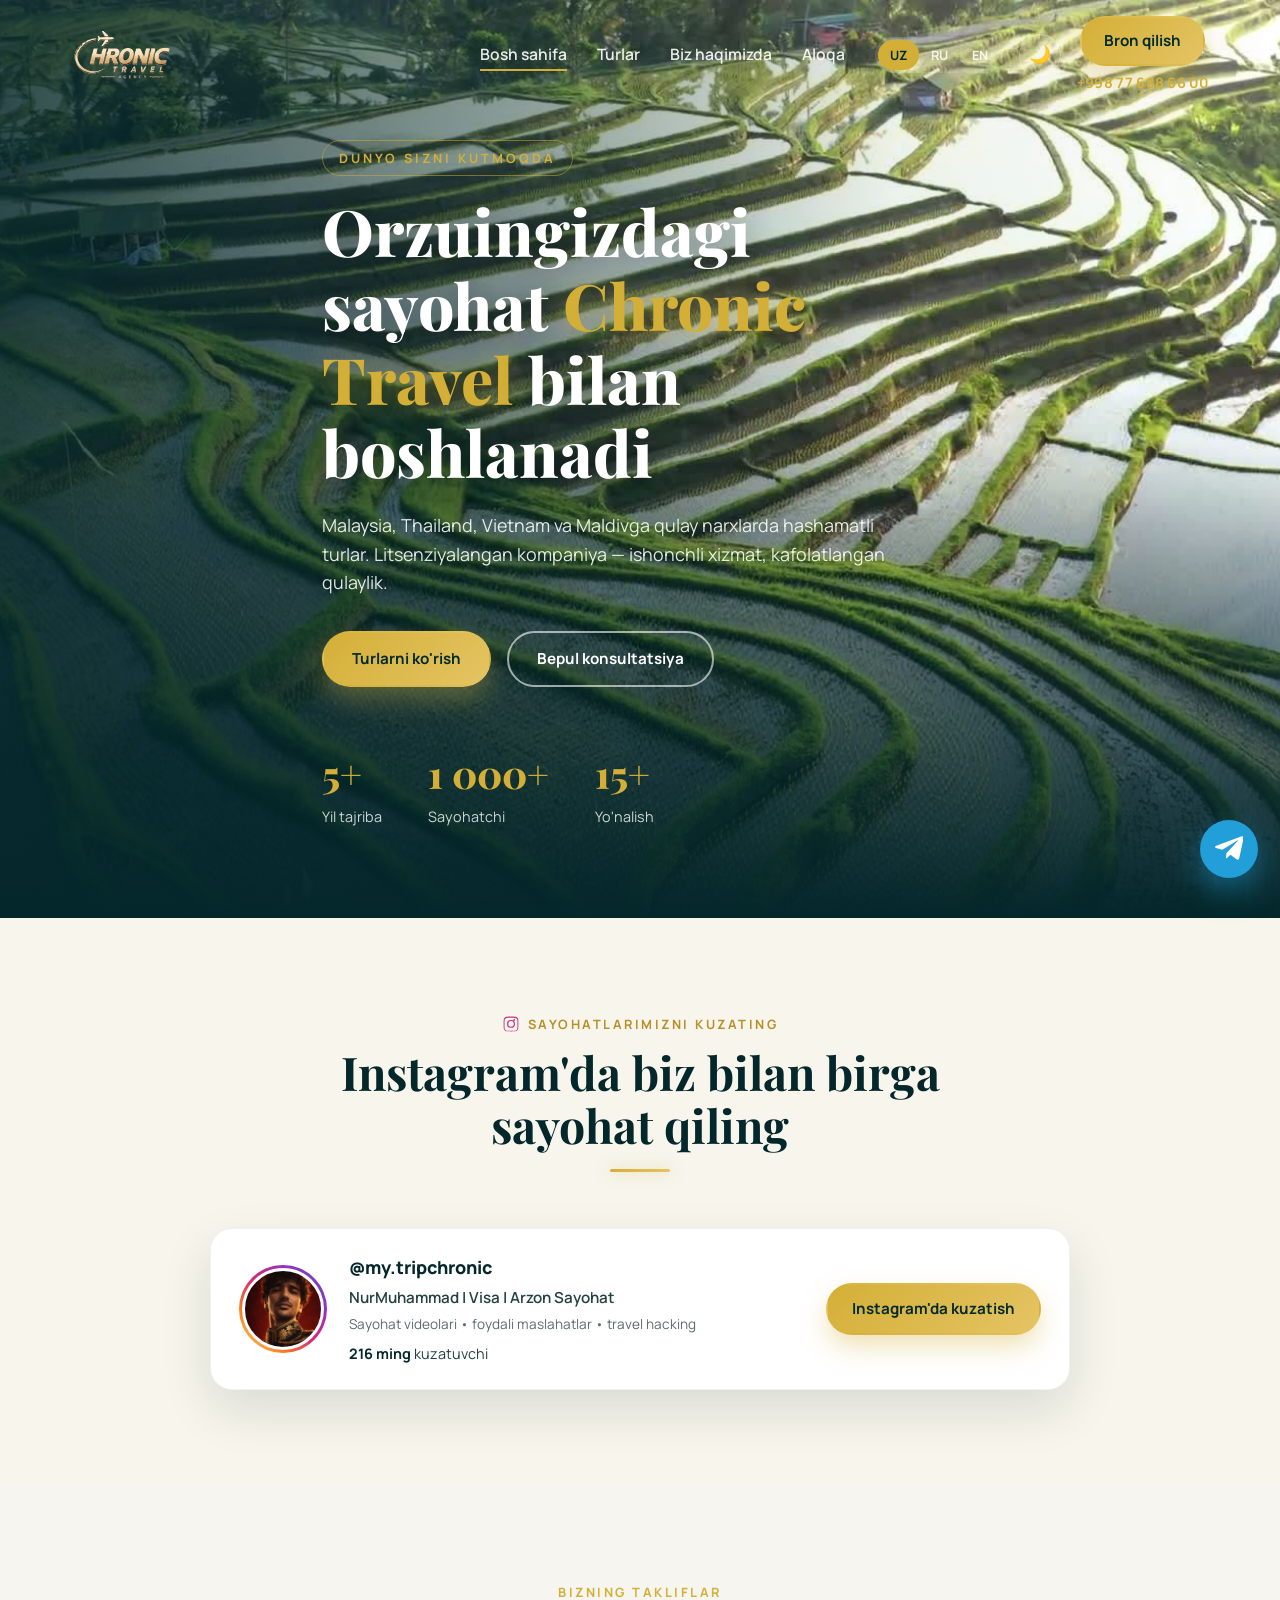
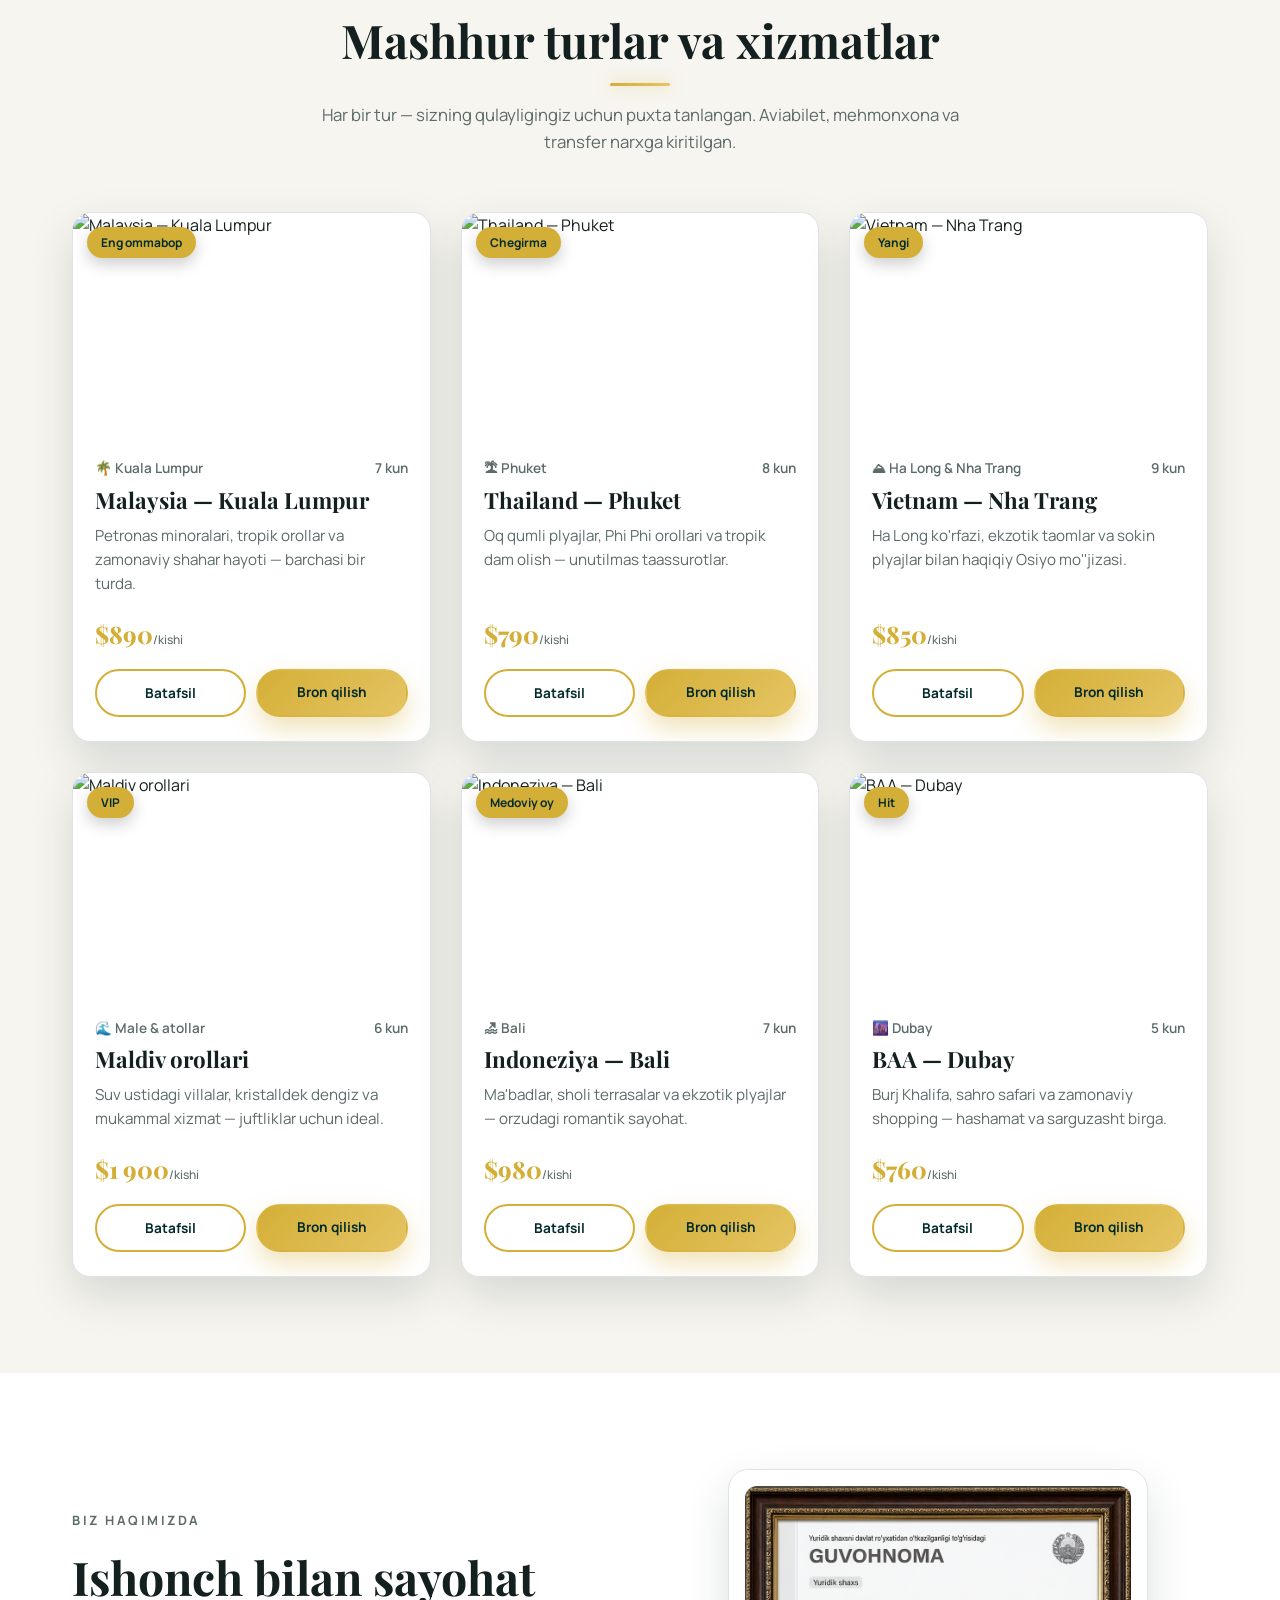
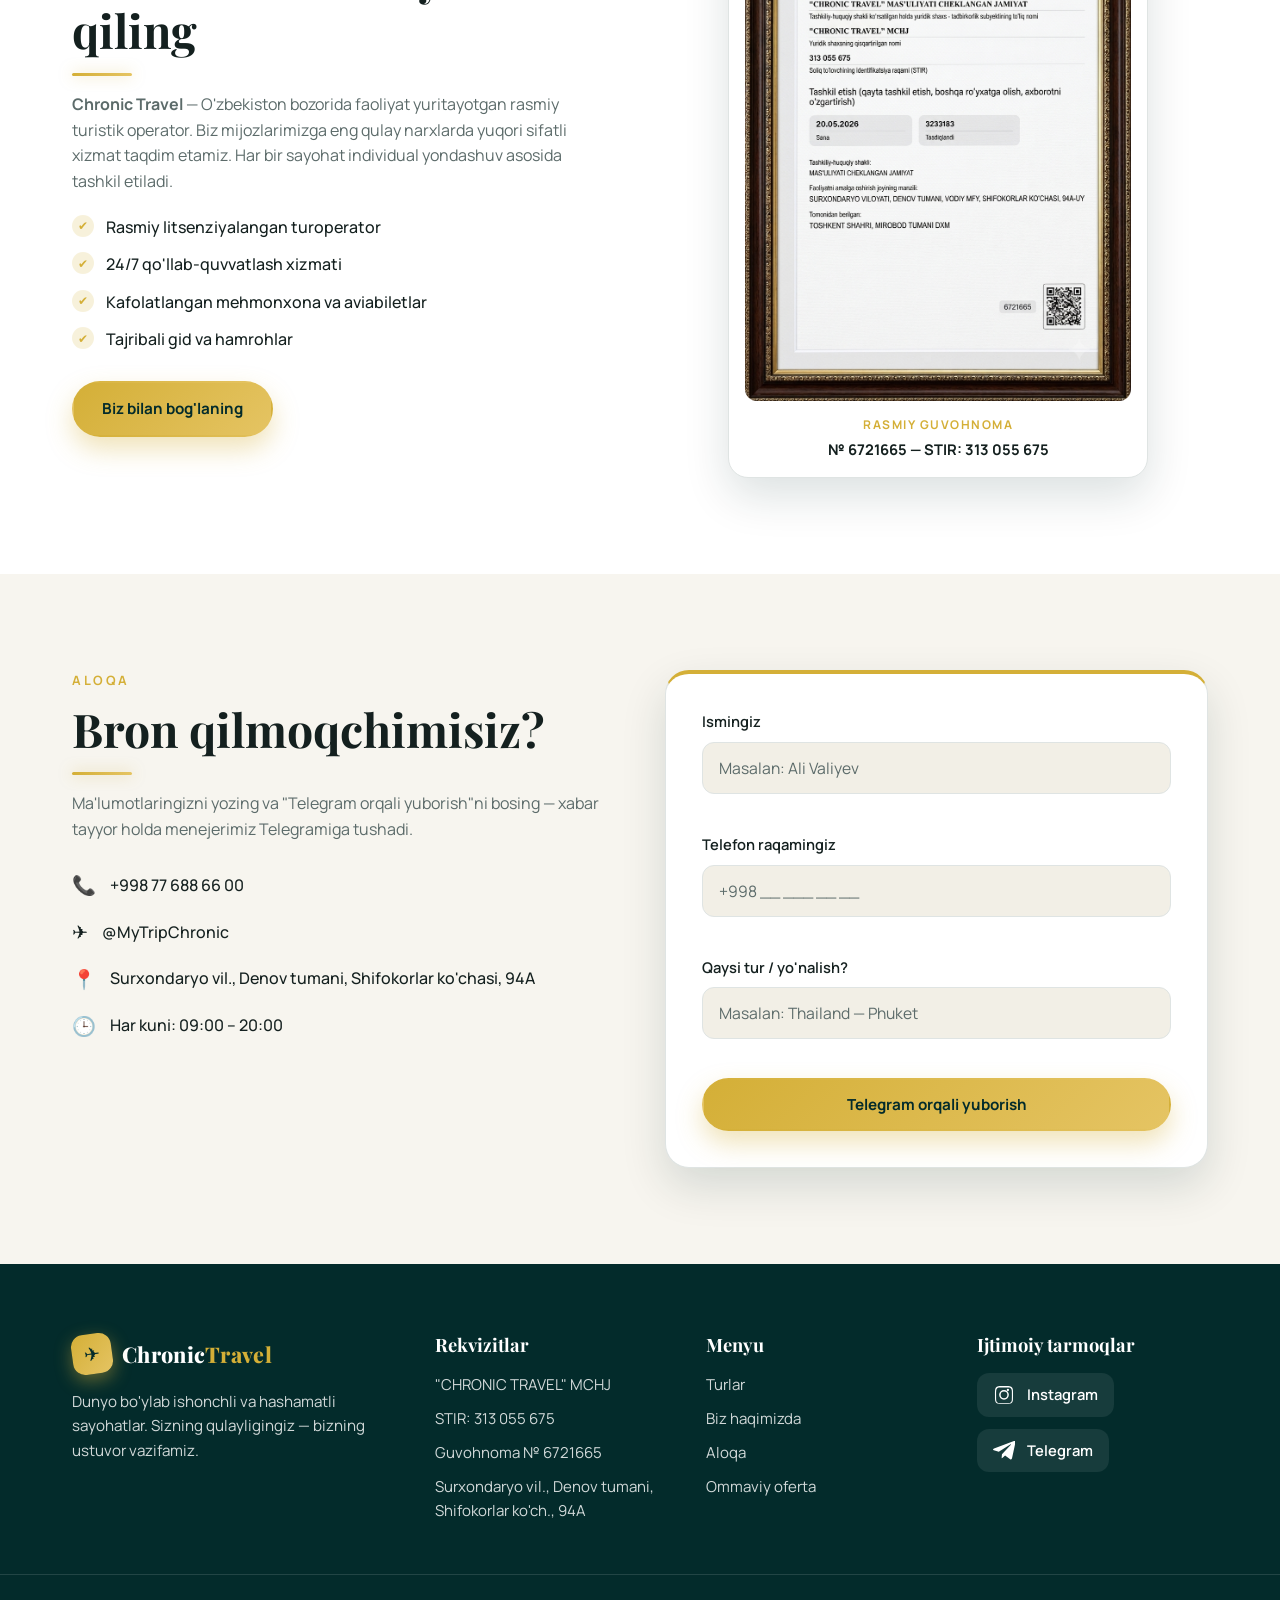
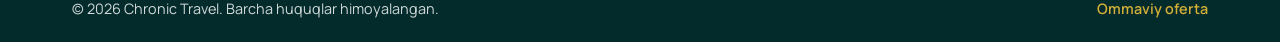
==== commit b39a624d: "Desktop hero: fon video (Bali, ~20s loop, 2.4MB, kun+tun) + poster Co-Authored-By: Claude Opus 4.8 <" ====
--- a/index.html
+++ b/index.html
@@ -8,7 +8,7 @@
     <link rel="preconnect" href="https://fonts.googleapis.com">
     <link rel="preconnect" href="https://fonts.gstatic.com" crossorigin>
     <link href="https://fonts.googleapis.com/css2?family=Playfair+Display:wght@600;700;800&family=Manrope:wght@400;500;600;700&display=swap" rel="stylesheet">
-    <link rel="stylesheet" href="style.css?v=9">
+    <link rel="stylesheet" href="style.css?v=10">
 </head>
 <body>
 
@@ -59,6 +59,9 @@
     <!-- ============ HERO ============ -->
     <section class="hero" id="home">
         <div class="hero__bg" id="heroBg" aria-hidden="true"></div>
+        <video class="hero__video" id="heroVideo" autoplay muted loop playsinline preload="metadata" poster="images/hero-video-poster.jpg" aria-hidden="true">
+            <source src="videos/hero-bg.mp4?v=1" type="video/mp4">
+        </video>
         <div class="hero__slides" id="heroSlides" aria-hidden="true">
             <div class="hero__slide is-active" style="background-image:url('images/slide1.jpg')"></div>
             <div class="hero__slide" style="background-image:url('images/slide2.jpg')"></div>
@@ -286,6 +289,6 @@
         <svg viewBox="0 0 24 24" width="28" height="28" fill="currentColor" aria-hidden="true"><path d="M9.78 15.6l-.4 4.36c.57 0 .82-.24 1.12-.54l2.68-2.55 5.56 4.06c1.02.56 1.75.27 2.02-.94l3.66-17.1c.32-1.5-.55-2.09-1.55-1.72L1.16 9.28C-.3 9.86-.28 10.68.9 11.05l5.4 1.68L18.8 4.9c.6-.4 1.14-.18.7.22"/></svg>
     </a>
 
-    <script src="script.js?v=9"></script>
+    <script src="script.js?v=10"></script>
 </body>
 </html>
--- a/style.css
+++ b/style.css
@@ -251,6 +251,16 @@
     /* Kunduzgi plajni quyosh botishi ohangiga aylantiradi */
     filter: brightness(0.72) saturate(1.42) sepia(0.34) hue-rotate(-14deg) contrast(1.05);
 }
+/* Desktop fon video (ovozsiz, loop) */
+.hero__video {
+    position: absolute; inset: 0; z-index: 0;
+    width: 100%; height: 100%;
+    object-fit: cover;
+    pointer-events: none;
+}
+[data-theme="dark"] .hero__video { filter: brightness(0.58) saturate(1.05) contrast(1.02); }
+@media (min-width: 761px) { .hero__bg { display: none; } }  /* desktopda video ko'rinadi */
+
 /* Mobil fon slayd-shou (crossfade + yumshoq zoom) — desktopda yashirin */
 .hero__slides { position: absolute; inset: 0; z-index: 0; display: none; overflow: hidden; }
 .hero__slide {
@@ -665,7 +675,8 @@
         background:
             linear-gradient(to bottom, rgba(20, 9, 3, 0.55) 0%, rgba(30, 13, 5, 0.32) 30%, rgba(14, 6, 2, 0.88) 88%, #0b0503 100%);
     }
-    /* Telefonda: kun rejimida fon slayd-shou, tun rejimida quyosh botishi manzarasi */
+    /* Telefonda: video yashirin, kun rejimida slayd-shou, tun rejimida quyosh botishi manzarasi */
+    .hero__video { display: none; }
     .hero__bg { background-image: url('images/hero-mobile.jpg'); background-position: center; }
     .hero__slides { display: block; }
     .hero__bg { display: none; }
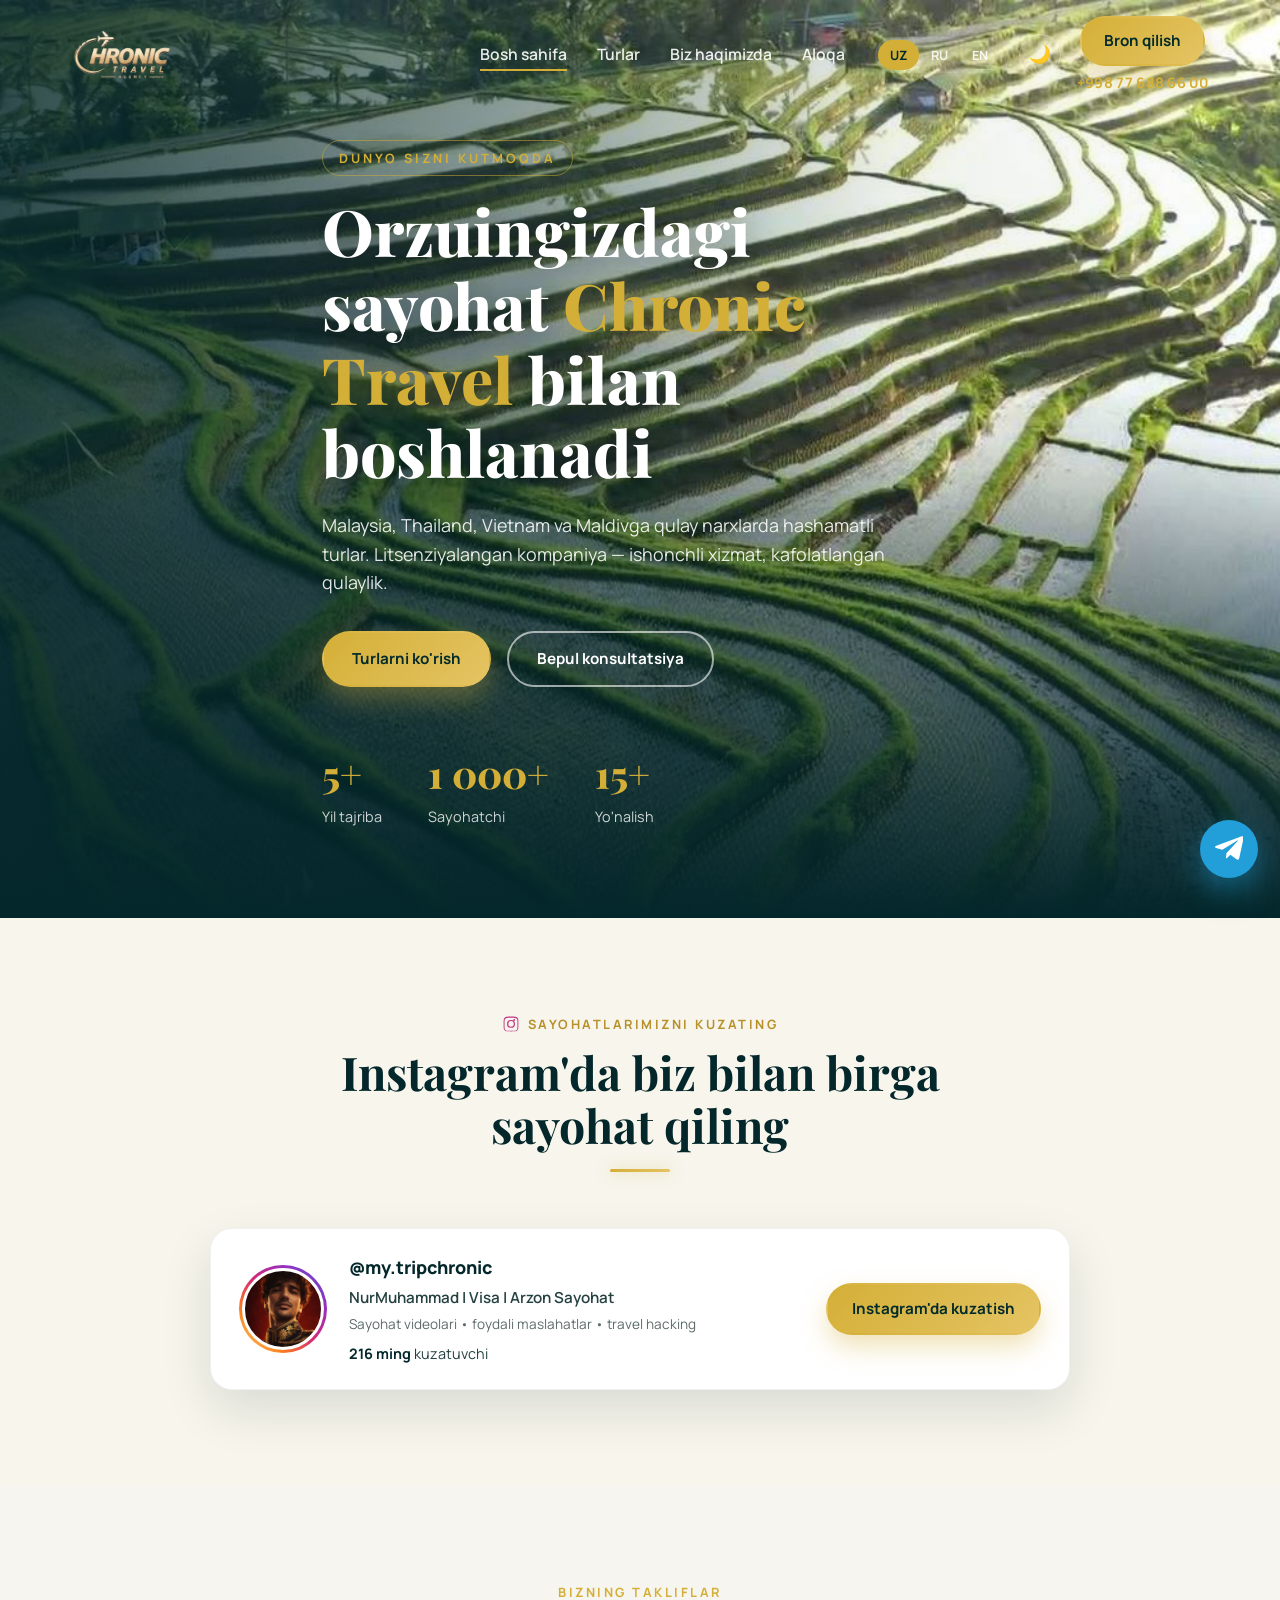
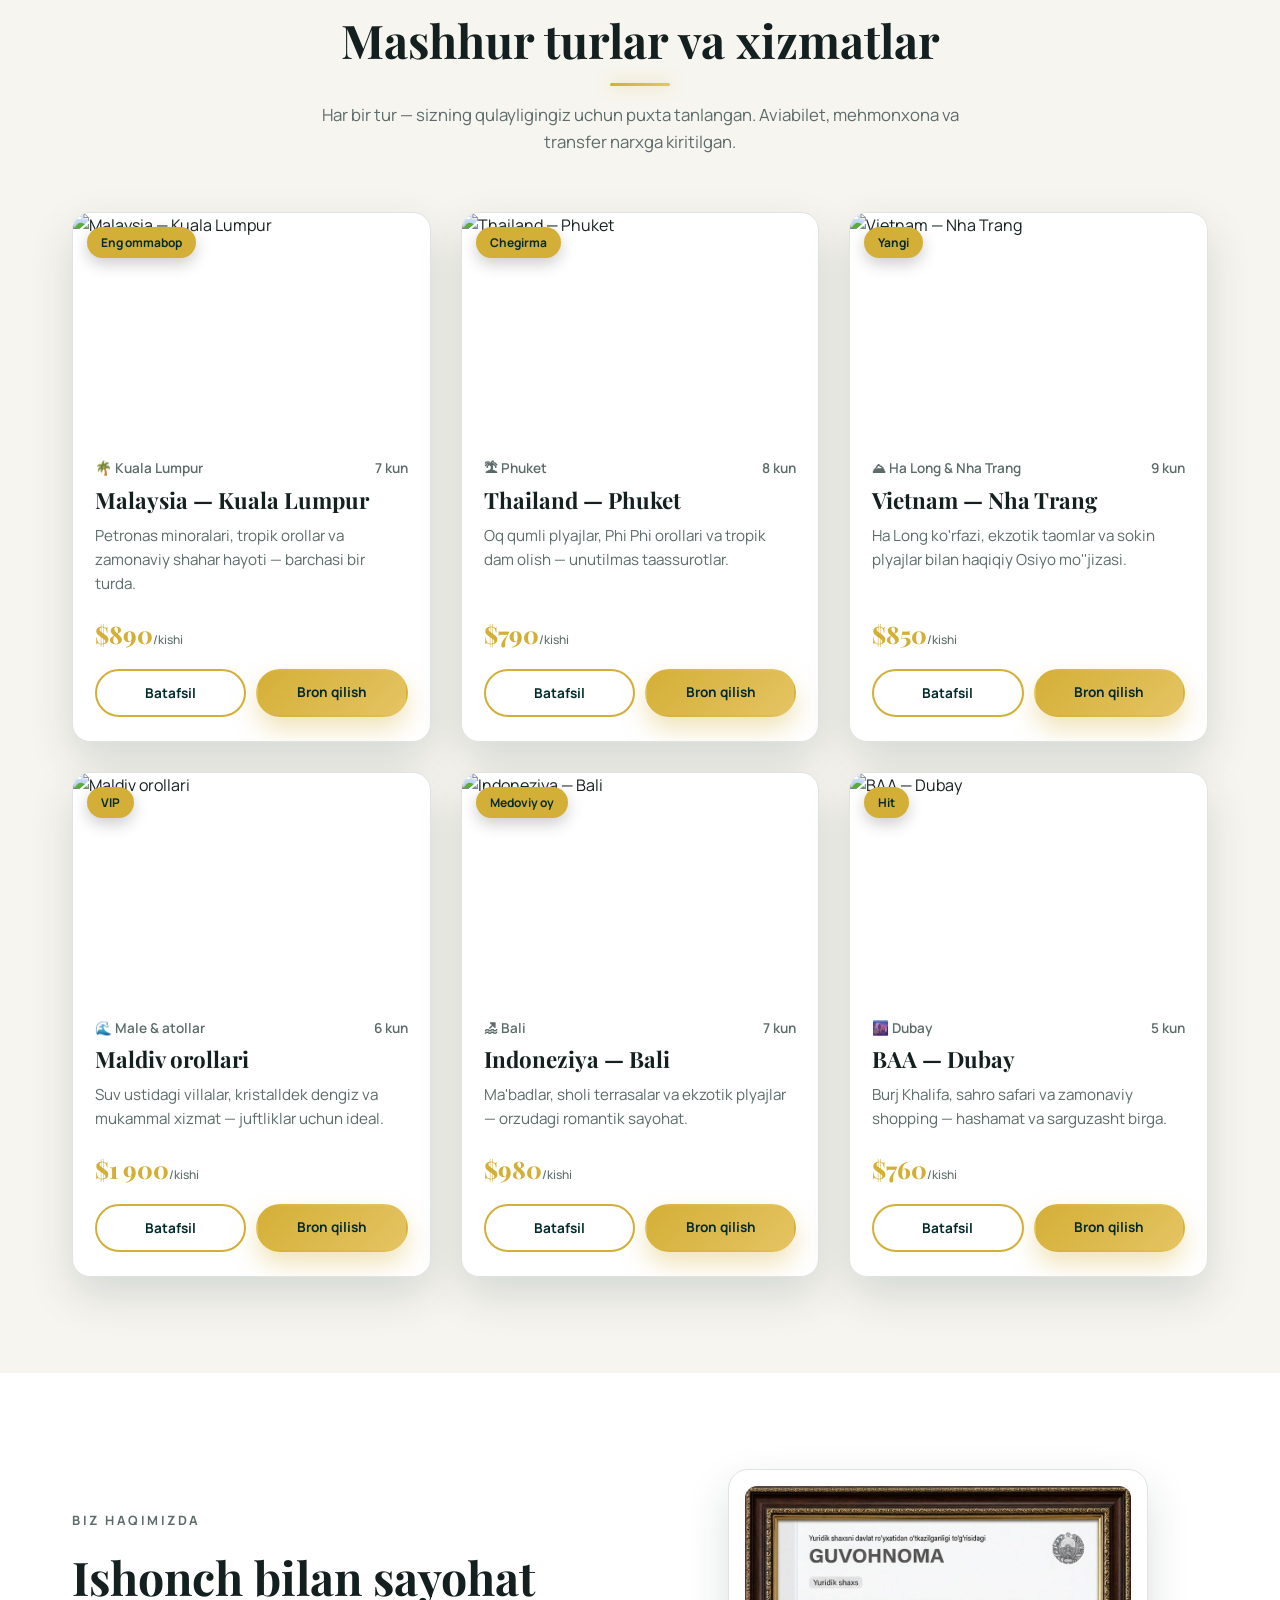
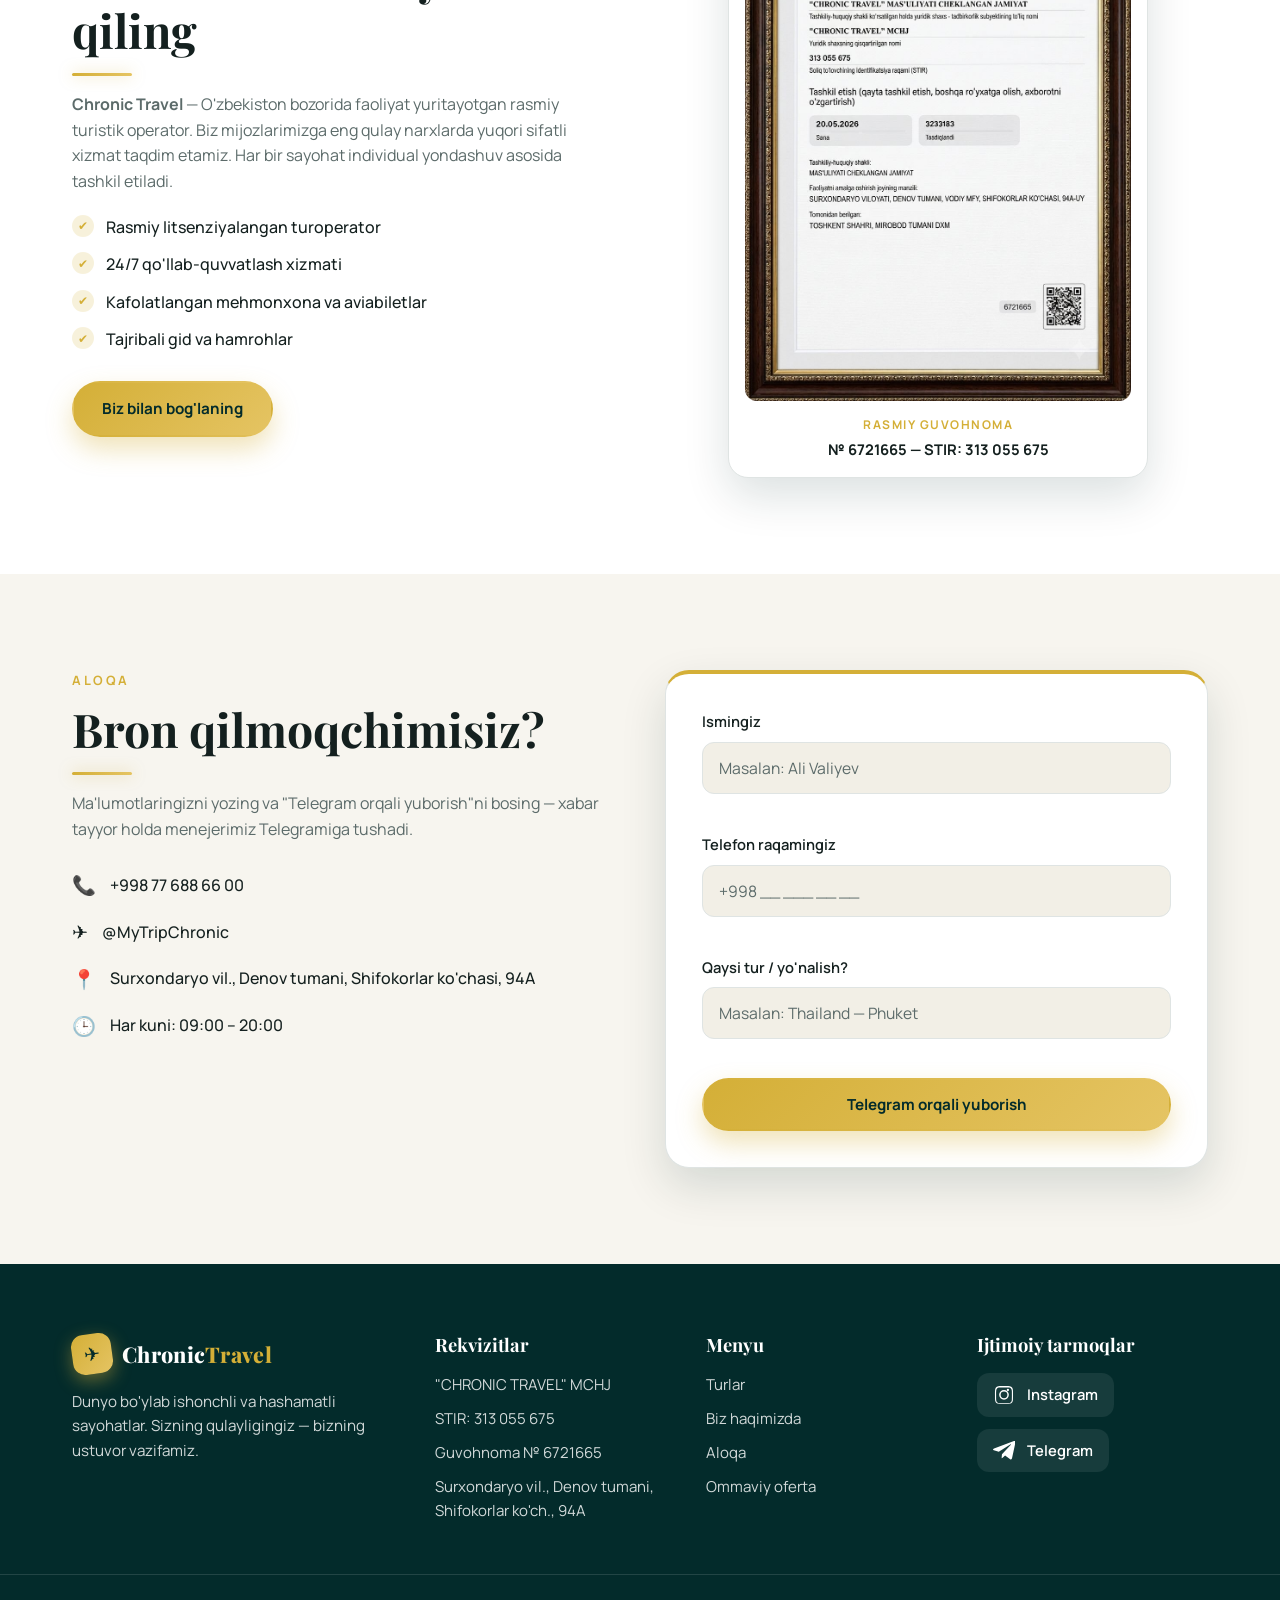
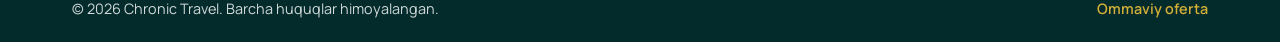
==== commit e9794b34: "Tezlik: rasmlar+video siqildi (litsenziya 2.2MB->178KB, video 2.4->1.5MB), slaydlar deferred, precon" ====
--- a/index.html
+++ b/index.html
@@ -3,12 +3,60 @@
 <head>
     <meta charset="UTF-8">
     <meta name="viewport" content="width=device-width, initial-scale=1.0">
-    <meta name="description" content="Chronic Travel — Malaysia, Thailand, Vietnam, Maldiv va boshqa yo'nalishlarga hashamatli sayohatlar.">
-    <title>Chronic Travel — Sayohatlaringiz biz bilan</title>
+    <title>Chronic Travel — Malaysia, Thailand, Bali, Maldiv turlari | chronictravel.uz</title>
+    <meta name="description" content="Chronic Travel — O'zbekistondagi rasmiy turoperator. Malaysia, Thailand, Vietnam, Bali, Maldiv va Dubayga hashamatli turlar. Qulay narxlar, aviabilet, viza va bron qilish.">
+    <meta name="keywords" content="Chronic Travel, chronictravel.uz, sayohat, turlar, tur firma, turoperator, Toshkent, Malaysia turi, Thailand turi, Bali turi, Maldiv turi, Dubay turi, aviabilet, viza, arzon sayohat">
+    <meta name="author" content="Chronic Travel">
+    <meta name="robots" content="index, follow">
+    <meta name="theme-color" content="#04272B">
+    <link rel="canonical" href="https://chronictravel.uz/">
+    <link rel="alternate" hreflang="uz" href="https://chronictravel.uz/">
+
+    <!-- Ijtimoiy tarmoqlar uchun (Open Graph / Telegram / Facebook) -->
+    <meta property="og:type" content="website">
+    <meta property="og:site_name" content="Chronic Travel">
+    <meta property="og:title" content="Chronic Travel — Sayohatlaringiz biz bilan">
+    <meta property="og:description" content="Malaysia, Thailand, Vietnam, Bali, Maldiv va Dubayga hashamatli turlar. Qulay narxlar, ishonchli xizmat.">
+    <meta property="og:url" content="https://chronictravel.uz/">
+    <meta property="og:image" content="https://chronictravel.uz/images/og-cover.jpg?v=2">
+    <meta property="og:image:width" content="1200">
+    <meta property="og:image:height" content="630">
+    <meta property="og:locale" content="uz_UZ">
+    <meta name="twitter:card" content="summary_large_image">
+    <meta name="twitter:title" content="Chronic Travel — Sayohatlaringiz biz bilan">
+    <meta name="twitter:description" content="Malaysia, Thailand, Bali, Maldiv va Dubay turlari — qulay narxlarda.">
+    <meta name="twitter:image" content="https://chronictravel.uz/images/og-cover.jpg?v=2">
+
+    <!-- Google uchun tuzilgan ma'lumot (biznes kartochkasi) -->
+    <script type="application/ld+json">
+    {
+      "@context": "https://schema.org",
+      "@type": "TravelAgency",
+      "name": "Chronic Travel",
+      "url": "https://chronictravel.uz/",
+      "image": "https://chronictravel.uz/images/hero-day.jpg",
+      "telephone": "+998776886600",
+      "priceRange": "$$",
+      "address": {
+        "@type": "PostalAddress",
+        "addressLocality": "Denov",
+        "addressRegion": "Surxondaryo",
+        "addressCountry": "UZ"
+      },
+      "sameAs": [
+        "https://www.instagram.com/my.tripchronic",
+        "https://t.me/Chronictravel"
+      ]
+    }
+    </script>
+
     <link rel="preconnect" href="https://fonts.googleapis.com">
     <link rel="preconnect" href="https://fonts.gstatic.com" crossorigin>
+    <link rel="preconnect" href="https://wfqhnjmazdtcssdmdkzi.supabase.co">
+    <link rel="preconnect" href="https://cdn.jsdelivr.net" crossorigin>
+    <link rel="preconnect" href="https://images.unsplash.com">
     <link href="https://fonts.googleapis.com/css2?family=Playfair+Display:wght@600;700;800&family=Manrope:wght@400;500;600;700&display=swap" rel="stylesheet">
-    <link rel="stylesheet" href="style.css?v=10">
+    <link rel="stylesheet" href="style.css?v=13">
 </head>
 <body>
 
@@ -16,7 +64,7 @@
     <header class="header" id="header">
         <div class="container header__inner">
             <a href="#home" class="logo">
-                <img src="images/logo.png?v=2" alt="Chronic Travel" class="logo__img">
+                <img src="images/logo.png?v=3" alt="Chronic Travel" class="logo__img">
             </a>
 
             <nav class="nav" id="nav">
@@ -59,15 +107,15 @@
     <!-- ============ HERO ============ -->
     <section class="hero" id="home">
         <div class="hero__bg" id="heroBg" aria-hidden="true"></div>
-        <video class="hero__video" id="heroVideo" autoplay muted loop playsinline preload="metadata" poster="images/hero-video-poster.jpg" aria-hidden="true">
-            <source src="videos/hero-bg.mp4?v=1" type="video/mp4">
+        <video class="hero__video" id="heroVideo" autoplay muted loop playsinline preload="metadata" poster="images/hero-video-poster.jpg?v=2" aria-hidden="true">
+            <source src="videos/hero-bg.mp4?v=2" type="video/mp4">
         </video>
         <div class="hero__slides" id="heroSlides" aria-hidden="true">
-            <div class="hero__slide is-active" style="background-image:url('images/slide1.jpg')"></div>
-            <div class="hero__slide" style="background-image:url('images/slide2.jpg')"></div>
-            <div class="hero__slide" style="background-image:url('images/slide3.jpg')"></div>
-            <div class="hero__slide" style="background-image:url('images/slide4.jpg')"></div>
-            <div class="hero__slide" style="background-image:url('images/slide5.jpg')"></div>
+            <div class="hero__slide is-active" style="background-image:url('images/slide1.jpg?v=2')"></div>
+            <div class="hero__slide" data-bg="images/slide2.jpg?v=2"></div>
+            <div class="hero__slide" data-bg="images/slide3.jpg?v=2"></div>
+            <div class="hero__slide" data-bg="images/slide4.jpg?v=2"></div>
+            <div class="hero__slide" data-bg="images/slide5.jpg?v=2"></div>
         </div>
         <div class="hero__scrim" aria-hidden="true"></div>
         <div class="container hero__content" id="heroContent">
@@ -164,7 +212,7 @@
 
             <aside class="license" data-reveal>
                 <figure class="license__figure">
-                    <img src="images/litsenziya.png" alt="Chronic Travel guvohnoma / litsenziya" loading="lazy">
+                    <img src="images/litsenziya.jpg" alt="Chronic Travel guvohnoma / litsenziya" loading="lazy">
                     <figcaption class="license__cap">
                         <span data-i18n="lic_cap">Rasmiy guvohnoma</span>
                         <strong>№ 6721665 — STIR: 313 055 675</strong>
@@ -289,6 +337,13 @@
         <svg viewBox="0 0 24 24" width="28" height="28" fill="currentColor" aria-hidden="true"><path d="M9.78 15.6l-.4 4.36c.57 0 .82-.24 1.12-.54l2.68-2.55 5.56 4.06c1.02.56 1.75.27 2.02-.94l3.66-17.1c.32-1.5-.55-2.09-1.55-1.72L1.16 9.28C-.3 9.86-.28 10.68.9 11.05l5.4 1.68L18.8 4.9c.6-.4 1.14-.18.7.22"/></svg>
     </a>
 
-    <script src="script.js?v=10"></script>
+    <script src="https://cdn.jsdelivr.net/npm/@supabase/supabase-js@2"></script>
+    <script>
+      window.SB = window.supabase.createClient(
+        'https://wfqhnjmazdtcssdmdkzi.supabase.co',
+        'sb_publishable_ozlNK2jGpxLnFE19tI1g-Q_RrWFfiAi'
+      );
+    </script>
+    <script src="script.js?v=12"></script>
 </body>
 </html>
--- a/style.css
+++ b/style.css
@@ -29,14 +29,14 @@
 }
 
 [data-theme="dark"] {
-    --bg: #021312;
-    --surface: #062625;
-    --surface-2: #0a3231;
+    --bg: #04272B;            /* Emerald (dengiz to'lqini) — asosiy tun foni */
+    --surface: #0a3b38;       /* Kartochkalar — fondan bir oz och */
+    --surface-2: #0e4642;
     --text: #eef4f3;
-    --muted: #9fbab8;
-    --border: rgba(212, 175, 55, 0.14);
-    --section-alt: #041c1b;
-    --shadow: 0 22px 55px rgba(0, 0, 0, 0.6);
+    --muted: #a6c1bd;
+    --border: rgba(212, 175, 55, 0.16);
+    --section-alt: #053430;   /* "Biz haqimizda" — biroz boshqa emerald */
+    --shadow: 0 22px 55px rgba(0, 0, 0, 0.55);
 }
 
 * { margin: 0; padding: 0; box-sizing: border-box; }
@@ -242,12 +242,12 @@
     position: absolute;
     inset: -6%;
     z-index: 0;
-    background: url('images/hero-day.jpg') center/cover no-repeat;
+    background: url('images/hero-day.jpg?v=2') center/cover no-repeat;
     transition: transform .4s ease-out;
     will-change: transform;
 }
 [data-theme="dark"] .hero__bg {
-    background-image: url('images/hero-night.jpg');
+    background-image: url('images/hero-night.jpg?v=2');
     /* Kunduzgi plajni quyosh botishi ohangiga aylantiradi */
     filter: brightness(0.72) saturate(1.42) sepia(0.34) hue-rotate(-14deg) contrast(1.05);
 }
@@ -342,6 +342,16 @@
 .insta .section__title { color: var(--teal-deep); }
 .insta__eyebrow { color: #b7902a; display: inline-flex; align-items: center; gap: 8px; justify-content: center; }
 .insta__eyebrow svg { color: #C13584; }
+/* Tun rejimida Instagram bo'limi ham emerald bo'ladi */
+[data-theme="dark"] .insta { background: var(--section-alt); color: var(--text); }
+[data-theme="dark"] .insta .section__title { color: #fff; }
+[data-theme="dark"] .insta__eyebrow { color: var(--gold); }
+[data-theme="dark"] .insta__card { background: var(--surface); border-color: var(--border); }
+[data-theme="dark"] .insta__handle { color: #fff; }
+[data-theme="dark"] .insta__name { color: #dfeae8; }
+[data-theme="dark"] .insta__bio { color: var(--muted); }
+[data-theme="dark"] .insta__followers { color: #dfeae8; }
+[data-theme="dark"] .insta__followers strong { color: var(--gold); }
 .insta__row { display: flex; justify-content: center; }
 .insta__card {
     background: #fff;
@@ -677,7 +687,7 @@
     }
     /* Telefonda: video yashirin, kun rejimida slayd-shou, tun rejimida quyosh botishi manzarasi */
     .hero__video { display: none; }
-    .hero__bg { background-image: url('images/hero-mobile.jpg'); background-position: center; }
+    .hero__bg { background-image: url('images/hero-mobile.jpg?v=2'); background-position: center; }
     .hero__slides { display: block; }
     .hero__bg { display: none; }
     [data-theme="dark"] .hero__slides { display: none; }
